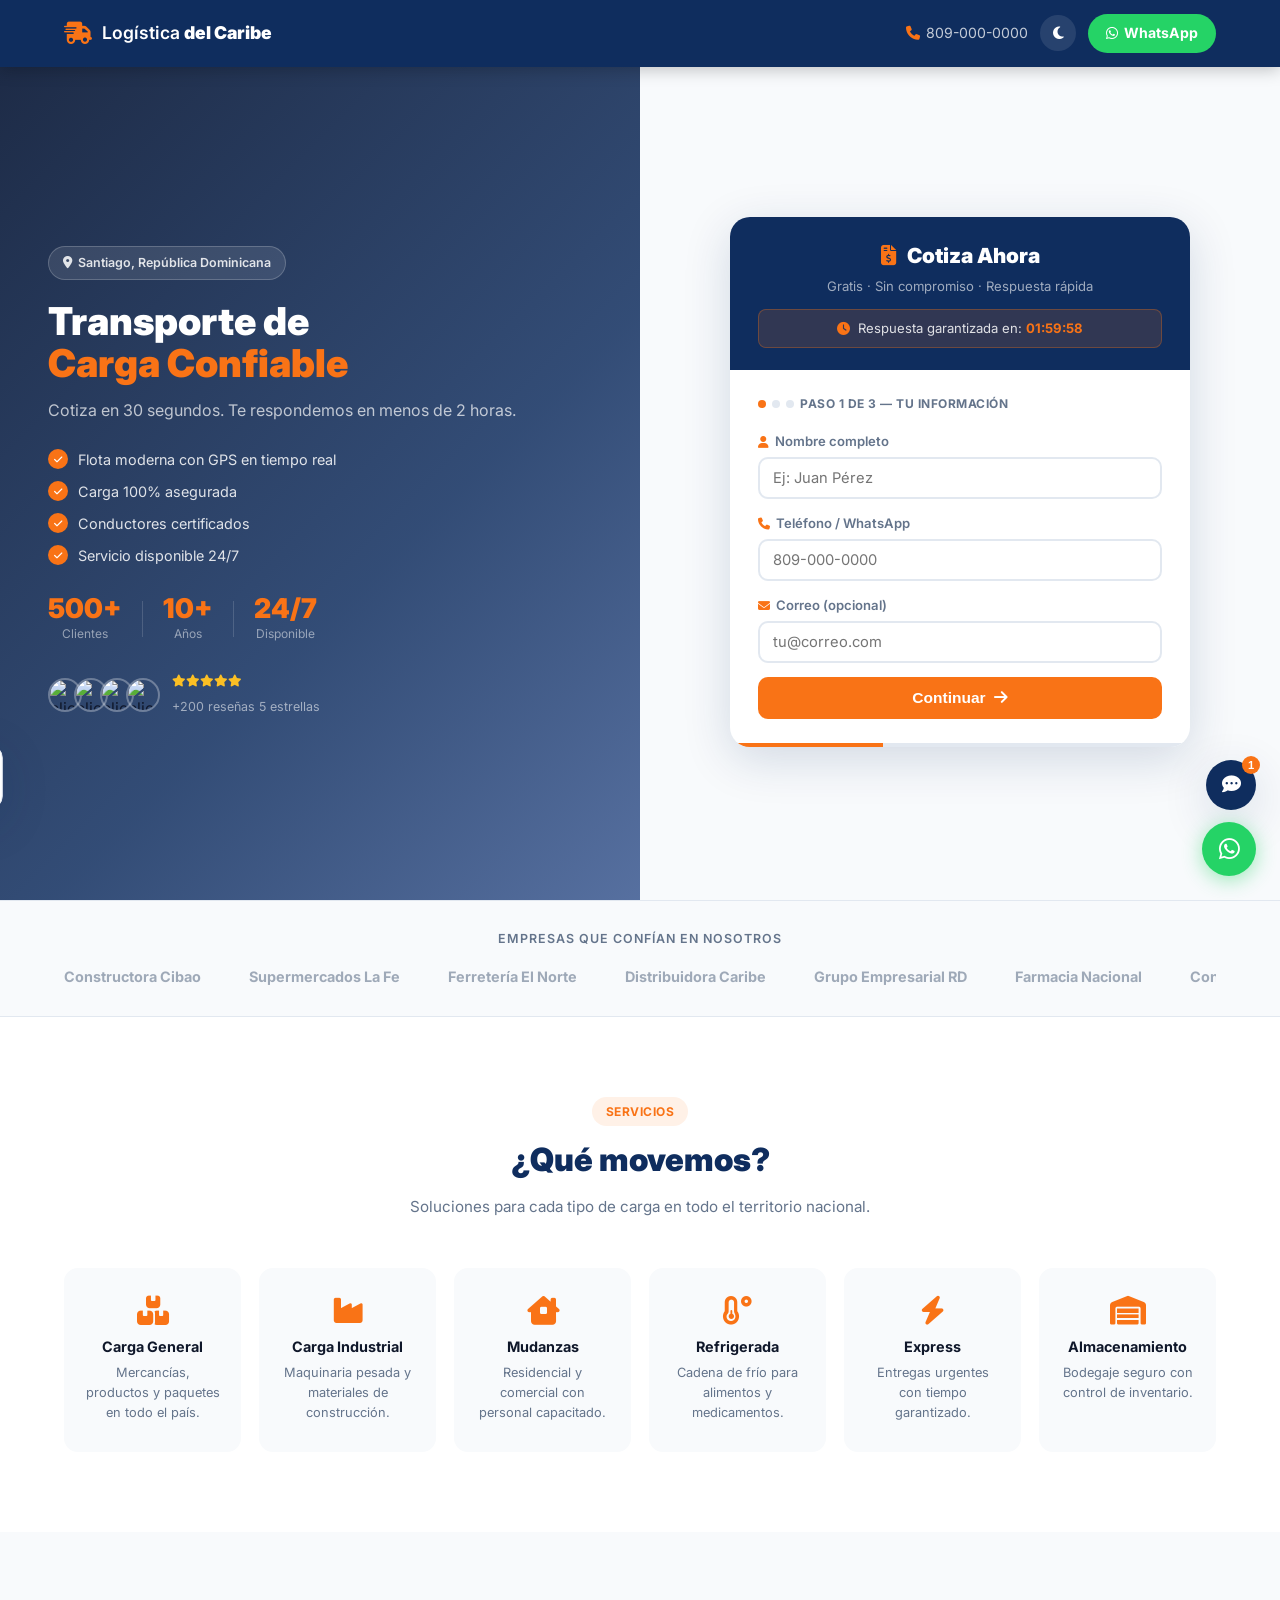
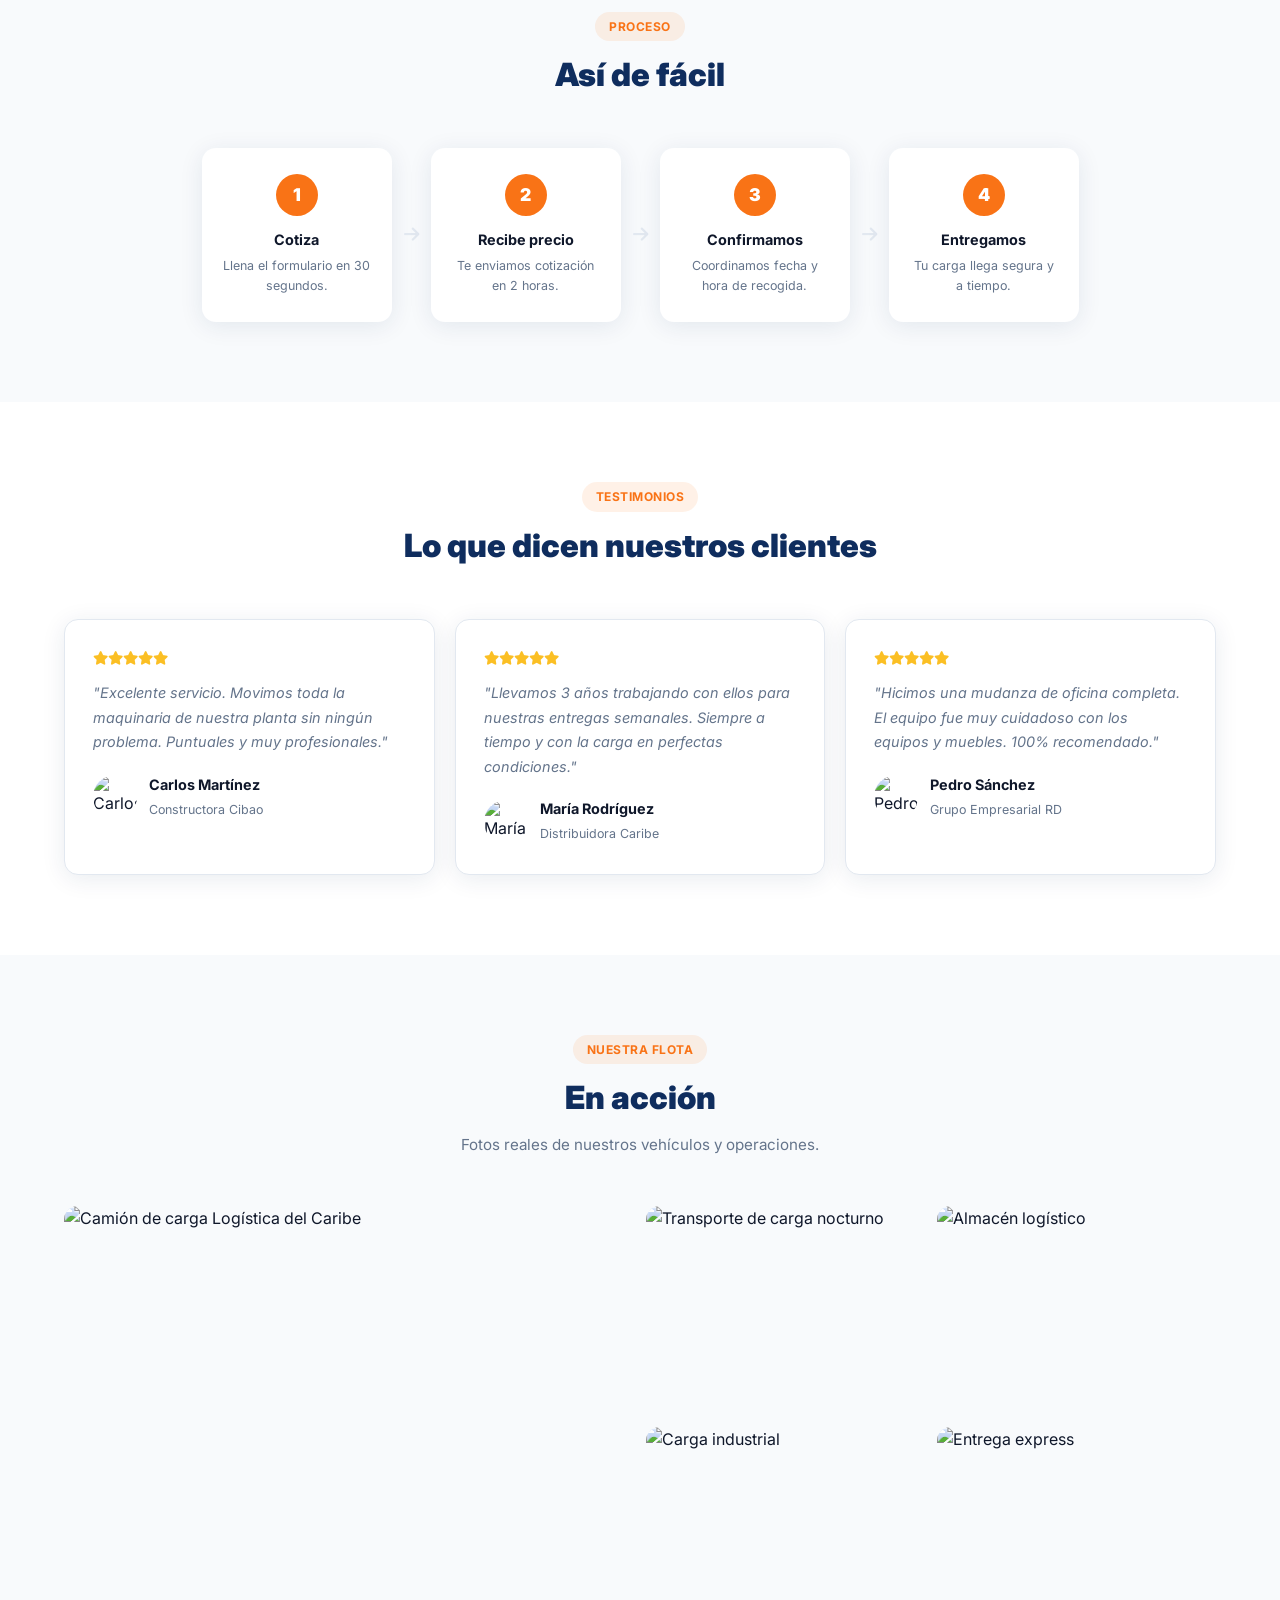
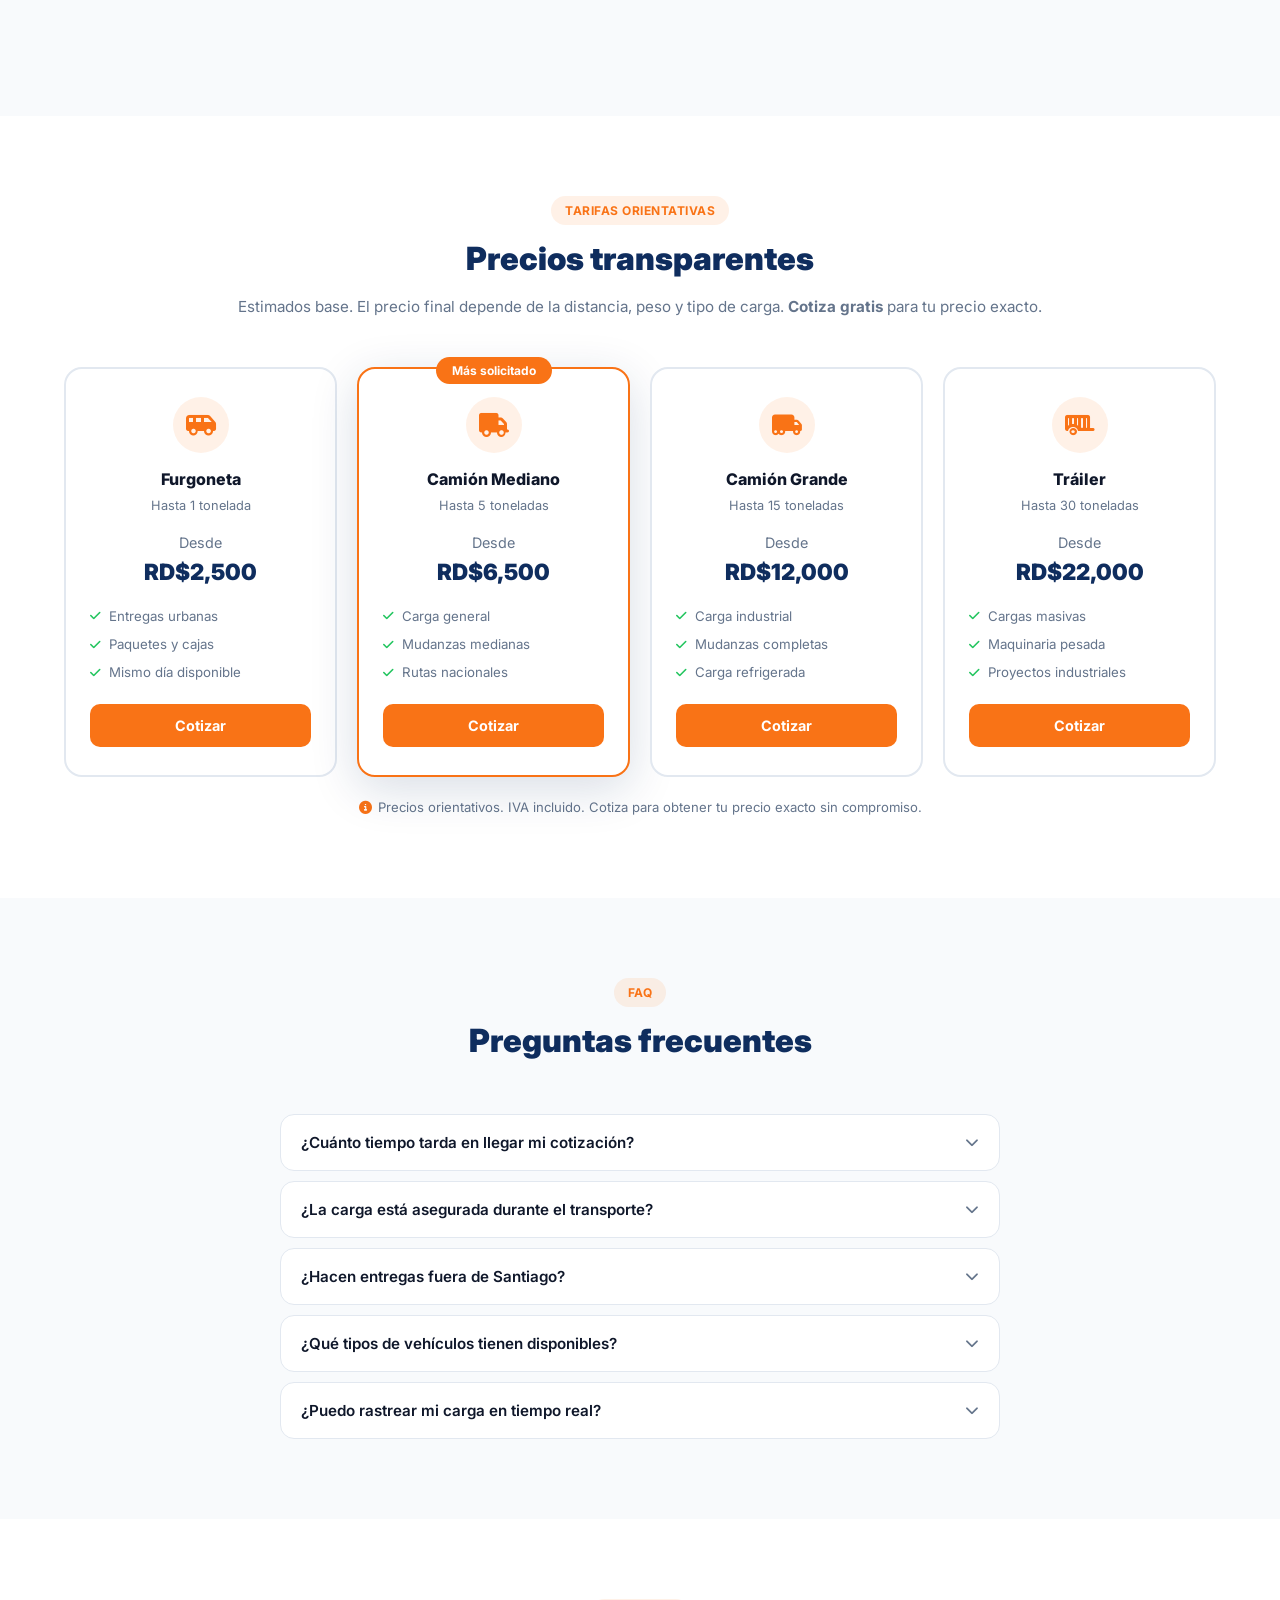
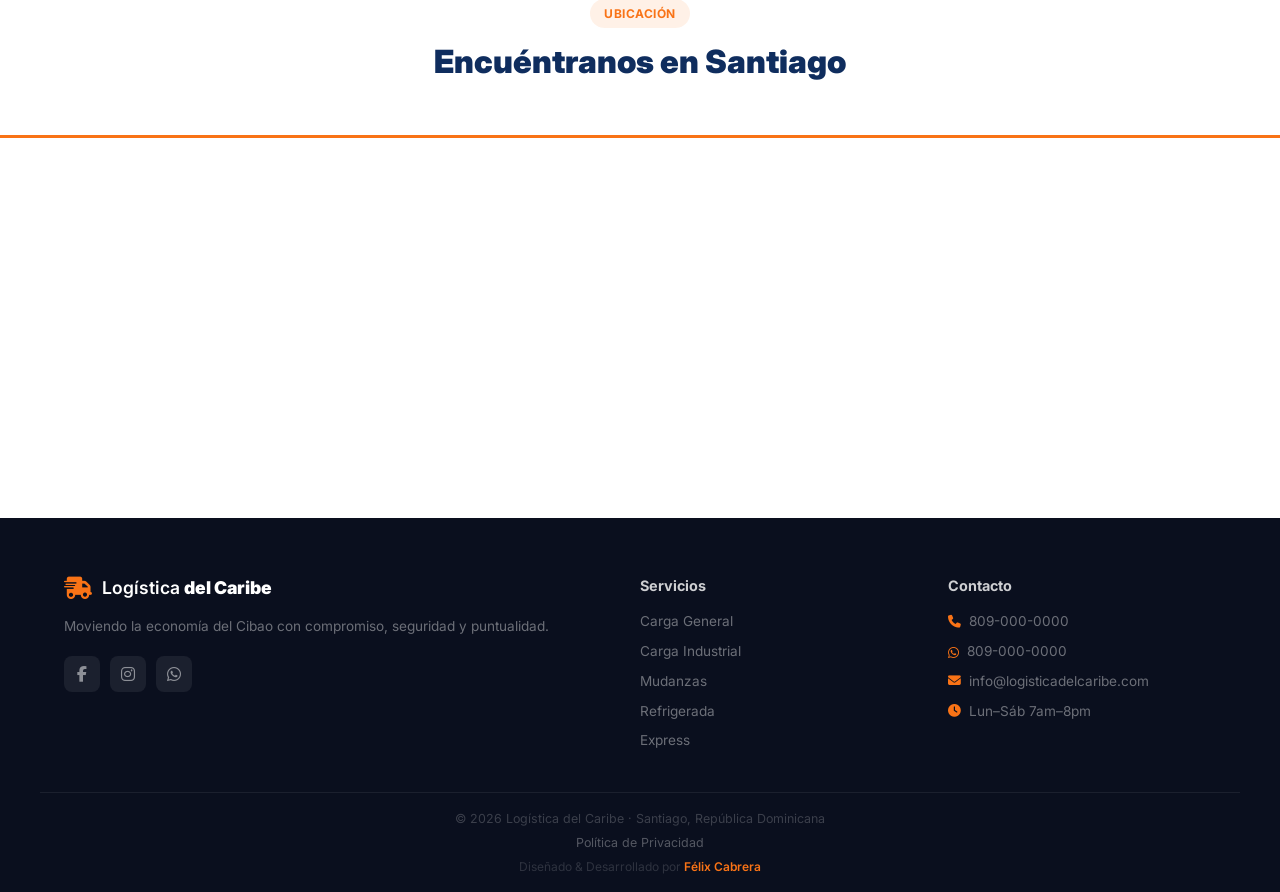
==== index.html @ 55025bd5 "Add website files" ====
<!DOCTYPE html>
<html lang="es" data-theme="light">
<head>
  <meta charset="UTF-8" />
  <meta name="viewport" content="width=device-width, initial-scale=1.0"/>
  <title>Logística del Caribe | Transporte de Carga Santiago RD</title>

  <!-- SEO META TAGS -->
  <meta name="description" content="Empresa de transporte de carga en Santiago, República Dominicana. Carga general, mudanzas, industrial y express. Cotiza gratis en 30 segundos. Respuesta en 2 horas." />
  <meta name="keywords" content="transporte de carga Santiago RD, logística República Dominicana, mudanzas Santiago, carga industrial Cibao, flete Santiago, camiones de carga RD" />
  <meta name="author" content="Logística del Caribe" />
  <meta name="robots" content="index, follow" />
  <link rel="canonical" href="https://www.logisticadelcaribe.com/" />

  <!-- OPEN GRAPH (Facebook / WhatsApp) -->
  <meta property="og:type" content="website" />
  <meta property="og:url" content="https://www.logisticadelcaribe.com/" />
  <meta property="og:title" content="Logística del Caribe | Transporte de Carga Santiago RD" />
  <meta property="og:description" content="Transporte de carga confiable en Santiago, RD. Cotiza gratis en 30 segundos. Flota moderna, carga asegurada, servicio 24/7." />
  <meta property="og:image" content="https://images.unsplash.com/photo-1601584115197-04ecc0da31d7?w=1200&q=80" />

  <!-- TWITTER CARD -->
  <meta name="twitter:card" content="summary_large_image" />
  <meta name="twitter:title" content="Logística del Caribe | Transporte de Carga Santiago RD" />
  <meta name="twitter:description" content="Transporte de carga confiable en Santiago, RD. Cotiza gratis en 30 segundos." />
  <meta name="twitter:image" content="https://images.unsplash.com/photo-1601584115197-04ecc0da31d7?w=1200&q=80" />

  <!-- SCHEMA MARKUP (Google) -->
  <script type="application/ld+json">
  {
    "@context": "https://schema.org",
    "@type": "MovingCompany",
    "name": "Logística del Caribe",
    "description": "Empresa de transporte de carga en Santiago, República Dominicana.",
    "url": "https://www.logisticadelcaribe.com",
    "telephone": "+1-809-000-0000",
    "email": "[protegido]",
    "address": {
      "@type": "PostalAddress",
      "addressLocality": "Santiago de los Caballeros",
      "addressCountry": "DO"
    },
    "openingHours": "Mo-Sa 07:00-20:00",
    "priceRange": "$$",
    "areaServed": "República Dominicana",
    "sameAs": [
      "https://www.facebook.com/logisticadelcaribe",
      "https://www.instagram.com/logisticadelcaribe"
    ]
  }
  </script>

  <link rel="icon" type="image/svg+xml" href="favicon.svg"/>
  <link rel="stylesheet" href="styles.css" />
  <link rel="preconnect" href="https://fonts.googleapis.com"/>
  <link href="https://fonts.googleapis.com/css2?family=Inter:wght@400;500;600;700;900&display=swap" rel="stylesheet"/>

  <!-- Font Awesome con SRI verificado -->
  <link
    rel="stylesheet"
    href="https://cdnjs.cloudflare.com/ajax/libs/font-awesome/6.5.1/css/all.min.css"
    integrity="sha512-DTOQO9RWCH3ppGqcWaEA1BIZOC6xxalwEsw9c2QQeAIftl+Vegovlnee1c9QX4TctnWMn13TZye+giMm8e2LwA=="
    crossorigin="anonymous"
    referrerpolicy="no-referrer"
  />

  <!-- reCAPTCHA v3: descomenta y reemplaza TU_SITE_KEY cuando tengas la clave real -->
  <!-- <script src="https://www.google.com/recaptcha/api.js?render=TU_SITE_KEY" async defer></script> -->
</head>
<body>

  <!-- PRELOADER -->
  <div class="preloader" id="preloader">
    <div class="preloader-inner">
      <div class="preloader-truck">🚛</div>
      <span>Logística <strong>del Caribe</strong></span>
      <div class="preloader-bar"><div class="preloader-fill"></div></div>
    </div>
  </div>

  <!-- NAVBAR -->
  <nav class="navbar">
    <div class="container nav-inner">
      <div class="logo">
        <i class="fas fa-truck-fast"></i>
        <span>Logística <strong>del Caribe</strong></span>
      </div>
      <div class="nav-right">
        <a href="tel:8090000000" class="nav-phone">
          <i class="fas fa-phone"></i> 809-000-0000
        </a>
        <button class="theme-toggle" id="themeToggle" aria-label="Cambiar tema">
          <i class="fas fa-moon" id="themeIcon"></i>
        </button>
        <a href="#" class="btn-wa" id="navWa" aria-label="WhatsApp">
          <i class="fab fa-whatsapp"></i> WhatsApp
        </a>
      </div>
    </div>
  </nav>

  <!-- HERO SPLIT -->
  <section class="hero-split">
    <!-- LEFT -->
    <div class="hero-left">
      <div class="hero-bg-img"></div>
      <div class="hero-overlay-dark"></div>
      <div class="hero-left-inner">
        <span class="badge-top"><i class="fas fa-map-marker-alt"></i> Santiago, República Dominicana</span>
        <h1>Transporte de<br/><span>Carga Confiable</span></h1>
        <p>Cotiza en 30 segundos. Te respondemos en menos de 2 horas.</p>
        <ul class="trust-list">
          <li><i class="fas fa-check"></i> Flota moderna con GPS en tiempo real</li>
          <li><i class="fas fa-check"></i> Carga 100% asegurada</li>
          <li><i class="fas fa-check"></i> Conductores certificados</li>
          <li><i class="fas fa-check"></i> Servicio disponible 24/7</li>
        </ul>
        <div class="hero-stats">
          <div class="stat"><strong class="counter" data-target="500">0</strong><span>Clientes</span></div>
          <div class="divider"></div>
          <div class="stat"><strong class="counter" data-target="10">0</strong><span>Años</span></div>
          <div class="divider"></div>
          <div class="stat"><strong>24/7</strong><span>Disponible</span></div>
        </div>
        <div class="reviews">
          <div class="avatars">
            <img src="https://i.pravatar.cc/40?img=11" alt="cliente"/>
            <img src="https://i.pravatar.cc/40?img=22" alt="cliente"/>
            <img src="https://i.pravatar.cc/40?img=33" alt="cliente"/>
            <img src="https://i.pravatar.cc/40?img=44" alt="cliente"/>
          </div>
          <div class="review-text">
            <div class="stars"><i class="fas fa-star"></i><i class="fas fa-star"></i><i class="fas fa-star"></i><i class="fas fa-star"></i><i class="fas fa-star"></i></div>
            <span>+200 reseñas 5 estrellas</span>
          </div>
        </div>
      </div>
    </div>

    <!-- RIGHT: FORM -->
    <div class="hero-right">
      <div class="quote-card" id="quoteCard">
        <div class="quote-header">
          <h2><i class="fas fa-file-invoice-dollar"></i> Cotiza Ahora</h2>
          <p>Gratis · Sin compromiso · Respuesta rápida</p>
          <div class="urgency-bar">
            <i class="fas fa-clock"></i>
            <span>Respuesta garantizada en: <strong id="countdown">01:59:59</strong></span>
          </div>
        </div>
        <form id="quoteForm">
          <!-- STEP 1 -->
          <div class="step active" id="step1">
            <div class="step-label"><span class="step-dot active"></span><span class="step-dot"></span><span class="step-dot"></span> Paso 1 de 3 — Tu información</div>
            <div class="form-group">
              <label><i class="fas fa-user"></i> Nombre completo</label>
              <input type="text" id="nombre" placeholder="Ej: Juan Pérez" required />
            </div>
            <div class="form-group">
              <label><i class="fas fa-phone"></i> Teléfono / WhatsApp</label>
              <input type="tel" id="telefono" placeholder="809-000-0000" required />
            </div>
            <div class="form-group">
              <label><i class="fas fa-envelope"></i> Correo (opcional)</label>
              <input type="email" id="email" placeholder="tu@correo.com" />
            </div>
            <button type="button" class="btn-next" id="btnNext1">Continuar <i class="fas fa-arrow-right"></i></button>
          </div>

          <!-- STEP 2 -->
          <div class="step" id="step2">
            <div class="step-label"><span class="step-dot done"></span><span class="step-dot active"></span><span class="step-dot"></span> Paso 2 de 3 — Tu carga</div>
            <div class="form-group">
              <label><i class="fas fa-location-dot"></i> Origen</label>
              <input type="text" id="origen" placeholder="¿Desde dónde?" required />
            </div>
            <div class="form-group">
              <label><i class="fas fa-flag-checkered"></i> Destino</label>
              <input type="text" id="destino" placeholder="¿Hacia dónde?" required />
            </div>
            <div class="form-group">
              <label><i class="fas fa-boxes-stacked"></i> Tipo de servicio</label>
              <div class="service-options">
                <label class="service-opt"><input type="radio" name="servicio" value="Carga General"/><span><i class="fas fa-box"></i> Carga General</span></label>
                <label class="service-opt"><input type="radio" name="servicio" value="Mudanza"/><span><i class="fas fa-house"></i> Mudanza</span></label>
                <label class="service-opt"><input type="radio" name="servicio" value="Carga Industrial"/><span><i class="fas fa-industry"></i> Industrial</span></label>
                <label class="service-opt"><input type="radio" name="servicio" value="Express"/><span><i class="fas fa-bolt"></i> Express</span></label>
              </div>
            </div>
            <div class="btn-row">
              <button type="button" class="btn-back" id="btnBack2"><i class="fas fa-arrow-left"></i></button>
              <button type="button" class="btn-next" id="btnNext2">Continuar <i class="fas fa-arrow-right"></i></button>
            </div>
          </div>

          <!-- STEP 3 -->
          <div class="step" id="step3">
            <div class="step-label"><span class="step-dot done"></span><span class="step-dot done"></span><span class="step-dot active"></span> Paso 3 de 3 — Detalles</div>
            <div class="form-group">
              <label><i class="fas fa-weight-hanging"></i> Peso aproximado</label>
              <select id="peso">
                <option value="">Selecciona...</option>
                <option>Menos de 500 kg</option>
                <option>500 kg – 2 toneladas</option>
                <option>2 – 10 toneladas</option>
                <option>Más de 10 toneladas</option>
              </select>
            </div>
            <div class="form-group">
              <label><i class="fas fa-calendar"></i> Fecha estimada</label>
              <input type="date" id="fecha" />
            </div>
            <div class="form-group">
              <label><i class="fas fa-comment"></i> Descripción adicional</label>
              <textarea id="descripcion" placeholder="Cuéntanos más sobre tu carga..." rows="3"></textarea>
            </div>
            <!-- HONEYPOT: campo invisible para bots -->
            <div class="hp-field" aria-hidden="true">
              <input type="text" id="hp_name" name="hp_name" tabindex="-1" autocomplete="off"/>
            </div>
            <div class="btn-row">
              <button type="button" class="btn-back" id="btnBack3"><i class="fas fa-arrow-left"></i></button>
              <button type="submit" class="btn-submit"><i class="fab fa-whatsapp"></i> Enviar por WhatsApp</button>
            </div>
          </div>
        </form>
        <div class="progress-bar"><div class="progress-fill" id="progressFill"></div></div>
      </div>

      <!-- SUCCESS -->
      <div class="success-card" id="successCard">
        <div class="success-icon"><i class="fas fa-circle-check"></i></div>
        <h2>¡Solicitud enviada!</h2>
        <p>Abrimos WhatsApp con tu cotización lista. Te respondemos en <strong>menos de 2 horas</strong>.</p>
        <a href="#" class="btn-wa-big" id="waLink" rel="noopener noreferrer"><i class="fab fa-whatsapp"></i> Abrir WhatsApp ahora</a>
        <button class="btn-reset" id="btnReset">Enviar otra cotización</button>
      </div>
    </div>
  </section>

  <!-- LOGOS CLIENTES -->
  <section class="logos-section">
    <div class="container">
      <p class="logos-label">Empresas que confían en nosotros</p>
      <div class="logos-track">
        <div class="logos-inner">
          <span>Constructora Cibao</span>
          <span>Supermercados La Fe</span>
          <span>Ferretería El Norte</span>
          <span>Distribuidora Caribe</span>
          <span>Grupo Empresarial RD</span>
          <span>Farmacia Nacional</span>
          <span>Constructora Cibao</span>
          <span>Supermercados La Fe</span>
          <span>Ferretería El Norte</span>
          <span>Distribuidora Caribe</span>
        </div>
      </div>
    </div>
  </section>

  <!-- SERVICIOS -->
  <section class="servicios reveal-section">
    <div class="container">
      <div class="sec-header">
        <span class="tag">Servicios</span>
        <h2>¿Qué movemos?</h2>
        <p>Soluciones para cada tipo de carga en todo el territorio nacional.</p>
      </div>
      <div class="serv-grid">
        <div class="serv-card reveal"><i class="fas fa-boxes-stacked"></i><h3>Carga General</h3><p>Mercancías, productos y paquetes en todo el país.</p></div>
        <div class="serv-card reveal"><i class="fas fa-industry"></i><h3>Carga Industrial</h3><p>Maquinaria pesada y materiales de construcción.</p></div>
        <div class="serv-card reveal"><i class="fas fa-house-chimney-window"></i><h3>Mudanzas</h3><p>Residencial y comercial con personal capacitado.</p></div>
        <div class="serv-card reveal"><i class="fas fa-temperature-low"></i><h3>Refrigerada</h3><p>Cadena de frío para alimentos y medicamentos.</p></div>
        <div class="serv-card reveal"><i class="fas fa-bolt"></i><h3>Express</h3><p>Entregas urgentes con tiempo garantizado.</p></div>
        <div class="serv-card reveal"><i class="fas fa-warehouse"></i><h3>Almacenamiento</h3><p>Bodegaje seguro con control de inventario.</p></div>
      </div>
    </div>
  </section>

  <!-- COMO FUNCIONA -->
  <section class="como-funciona reveal-section">
    <div class="container">
      <div class="sec-header">
        <span class="tag">Proceso</span>
        <h2>Así de fácil</h2>
      </div>
      <div class="steps-grid">
        <div class="step-item reveal"><div class="step-num">1</div><h3>Cotiza</h3><p>Llena el formulario en 30 segundos.</p></div>
        <div class="step-arrow reveal"><i class="fas fa-arrow-right"></i></div>
        <div class="step-item reveal"><div class="step-num">2</div><h3>Recibe precio</h3><p>Te enviamos cotización en 2 horas.</p></div>
        <div class="step-arrow reveal"><i class="fas fa-arrow-right"></i></div>
        <div class="step-item reveal"><div class="step-num">3</div><h3>Confirmamos</h3><p>Coordinamos fecha y hora de recogida.</p></div>
        <div class="step-arrow reveal"><i class="fas fa-arrow-right"></i></div>
        <div class="step-item reveal"><div class="step-num">4</div><h3>Entregamos</h3><p>Tu carga llega segura y a tiempo.</p></div>
      </div>
    </div>
  </section>

  <!-- TESTIMONIOS -->
  <section class="testimonios reveal-section">
    <div class="container">
      <div class="sec-header">
        <span class="tag">Testimonios</span>
        <h2>Lo que dicen nuestros clientes</h2>
      </div>
      <div class="testi-grid">
        <div class="testi-card reveal">
          <div class="testi-stars"><i class="fas fa-star"></i><i class="fas fa-star"></i><i class="fas fa-star"></i><i class="fas fa-star"></i><i class="fas fa-star"></i></div>
          <p>"Excelente servicio. Movimos toda la maquinaria de nuestra planta sin ningún problema. Puntuales y muy profesionales."</p>
          <div class="testi-author">
            <img src="https://i.pravatar.cc/48?img=51" alt="Carlos M."/>
            <div><strong>Carlos Martínez</strong><span>Constructora Cibao</span></div>
          </div>
        </div>
        <div class="testi-card reveal">
          <div class="testi-stars"><i class="fas fa-star"></i><i class="fas fa-star"></i><i class="fas fa-star"></i><i class="fas fa-star"></i><i class="fas fa-star"></i></div>
          <p>"Llevamos 3 años trabajando con ellos para nuestras entregas semanales. Siempre a tiempo y con la carga en perfectas condiciones."</p>
          <div class="testi-author">
            <img src="https://i.pravatar.cc/48?img=47" alt="María R."/>
            <div><strong>María Rodríguez</strong><span>Distribuidora Caribe</span></div>
          </div>
        </div>
        <div class="testi-card reveal">
          <div class="testi-stars"><i class="fas fa-star"></i><i class="fas fa-star"></i><i class="fas fa-star"></i><i class="fas fa-star"></i><i class="fas fa-star"></i></div>
          <p>"Hicimos una mudanza de oficina completa. El equipo fue muy cuidadoso con los equipos y muebles. 100% recomendado."</p>
          <div class="testi-author">
            <img src="https://i.pravatar.cc/48?img=60" alt="Pedro S."/>
            <div><strong>Pedro Sánchez</strong><span>Grupo Empresarial RD</span></div>
          </div>
        </div>
      </div>
    </div>
  </section>

  <!-- GALERÍA -->
  <section class="galeria reveal-section">
    <div class="container">
      <div class="sec-header">
        <span class="tag">Nuestra Flota</span>
        <h2>En acción</h2>
        <p>Fotos reales de nuestros vehículos y operaciones.</p>
      </div>
      <div class="galeria-grid">
        <div class="gal-item reveal gal-big">
          <img src="https://images.unsplash.com/photo-1601584115197-04ecc0da31d7?w=800&q=80" alt="Camión de carga Logística del Caribe" loading="lazy"/>
          <div class="gal-overlay"><span>Flota de camiones</span></div>
        </div>
        <div class="gal-item reveal">
          <img src="https://images.unsplash.com/photo-1519003722824-194d4455a60c?w=600&q=80" alt="Transporte de carga nocturno" loading="lazy"/>
          <div class="gal-overlay"><span>Servicio 24/7</span></div>
        </div>
        <div class="gal-item reveal">
          <img src="https://images.unsplash.com/photo-1586528116311-ad8dd3c8310d?w=600&q=80" alt="Almacén logístico" loading="lazy"/>
          <div class="gal-overlay"><span>Almacenamiento</span></div>
        </div>
        <div class="gal-item reveal">
          <img src="https://images.unsplash.com/photo-1553413077-190dd305871c?w=600&q=80" alt="Carga industrial" loading="lazy"/>
          <div class="gal-overlay"><span>Carga industrial</span></div>
        </div>
        <div class="gal-item reveal">
          <img src="https://images.unsplash.com/photo-1494412574643-ff11b0a5c1c3?w=600&q=80" alt="Entrega express" loading="lazy"/>
          <div class="gal-overlay"><span>Entrega express</span></div>
        </div>
      </div>
    </div>
  </section>

  <!-- PRECIOS -->
  <section class="precios reveal-section">
    <div class="container">
      <div class="sec-header">
        <span class="tag">Tarifas orientativas</span>
        <h2>Precios transparentes</h2>
        <p>Estimados base. El precio final depende de la distancia, peso y tipo de carga. <strong>Cotiza gratis</strong> para tu precio exacto.</p>
      </div>
      <div class="precios-grid">
        <div class="precio-card reveal">
          <div class="precio-icon"><i class="fas fa-van-shuttle"></i></div>
          <h3>Furgoneta</h3>
          <p class="precio-sub">Hasta 1 tonelada</p>
          <div class="precio-val">Desde <strong>RD$2,500</strong></div>
          <ul class="precio-list">
            <li><i class="fas fa-check"></i> Entregas urbanas</li>
            <li><i class="fas fa-check"></i> Paquetes y cajas</li>
            <li><i class="fas fa-check"></i> Mismo día disponible</li>
          </ul>
          <a href="#quoteCard" class="btn-precio">Cotizar</a>
        </div>
        <div class="precio-card reveal featured">
          <div class="precio-badge">Más solicitado</div>
          <div class="precio-icon"><i class="fas fa-truck"></i></div>
          <h3>Camión Mediano</h3>
          <p class="precio-sub">Hasta 5 toneladas</p>
          <div class="precio-val">Desde <strong>RD$6,500</strong></div>
          <ul class="precio-list">
            <li><i class="fas fa-check"></i> Carga general</li>
            <li><i class="fas fa-check"></i> Mudanzas medianas</li>
            <li><i class="fas fa-check"></i> Rutas nacionales</li>
          </ul>
          <a href="#quoteCard" class="btn-precio">Cotizar</a>
        </div>
        <div class="precio-card reveal">
          <div class="precio-icon"><i class="fas fa-truck-moving"></i></div>
          <h3>Camión Grande</h3>
          <p class="precio-sub">Hasta 15 toneladas</p>
          <div class="precio-val">Desde <strong>RD$12,000</strong></div>
          <ul class="precio-list">
            <li><i class="fas fa-check"></i> Carga industrial</li>
            <li><i class="fas fa-check"></i> Mudanzas completas</li>
            <li><i class="fas fa-check"></i> Carga refrigerada</li>
          </ul>
          <a href="#quoteCard" class="btn-precio">Cotizar</a>
        </div>
        <div class="precio-card reveal">
          <div class="precio-icon"><i class="fas fa-trailer"></i></div>
          <h3>Tráiler</h3>
          <p class="precio-sub">Hasta 30 toneladas</p>
          <div class="precio-val">Desde <strong>RD$22,000</strong></div>
          <ul class="precio-list">
            <li><i class="fas fa-check"></i> Cargas masivas</li>
            <li><i class="fas fa-check"></i> Maquinaria pesada</li>
            <li><i class="fas fa-check"></i> Proyectos industriales</li>
          </ul>
          <a href="#quoteCard" class="btn-precio">Cotizar</a>
        </div>
      </div>
      <p class="precios-note"><i class="fas fa-info-circle"></i> Precios orientativos. IVA incluido. Cotiza para obtener tu precio exacto sin compromiso.</p>
    </div>
  </section>

  <!-- FAQ -->
  <section class="faq reveal-section">
    <div class="container">
      <div class="sec-header">
        <span class="tag">FAQ</span>
        <h2>Preguntas frecuentes</h2>
      </div>
      <div class="faq-list">
        <div class="faq-item reveal">
          <button class="faq-q" onclick="toggleFaq(this)">
            ¿Cuánto tiempo tarda en llegar mi cotización? <i class="fas fa-chevron-down"></i>
          </button>
          <div class="faq-a">Te respondemos en menos de 2 horas durante horario laboral (7am–8pm). Si escribes por WhatsApp, la respuesta es casi inmediata.</div>
        </div>
        <div class="faq-item reveal">
          <button class="faq-q" onclick="toggleFaq(this)">
            ¿La carga está asegurada durante el transporte? <i class="fas fa-chevron-down"></i>
          </button>
          <div class="faq-a">Sí. Toda la carga que transportamos está cubierta por seguro. En caso de cualquier incidente, respondemos por el valor de tu mercancía.</div>
        </div>
        <div class="faq-item reveal">
          <button class="faq-q" onclick="toggleFaq(this)">
            ¿Hacen entregas fuera de Santiago? <i class="fas fa-chevron-down"></i>
          </button>
          <div class="faq-a">Sí, operamos en todo el territorio nacional. Santo Domingo, La Vega, Puerto Plata, San Francisco de Macorís y más destinos.</div>
        </div>
        <div class="faq-item reveal">
          <button class="faq-q" onclick="toggleFaq(this)">
            ¿Qué tipos de vehículos tienen disponibles? <i class="fas fa-chevron-down"></i>
          </button>
          <div class="faq-a">Contamos con furgonetas (hasta 1 ton), camiones medianos (hasta 5 ton), camiones grandes (hasta 15 ton) y tráileres (hasta 30 ton).</div>
        </div>
        <div class="faq-item reveal">
          <button class="faq-q" onclick="toggleFaq(this)">
            ¿Puedo rastrear mi carga en tiempo real? <i class="fas fa-chevron-down"></i>
          </button>
          <div class="faq-a">Sí. Toda nuestra flota cuenta con GPS. Te enviamos actualizaciones por WhatsApp durante el trayecto.</div>
        </div>
      </div>
    </div>
  </section>

  <!-- MAPA -->
  <section class="mapa-section">
    <div class="container">
      <div class="sec-header">
        <span class="tag">Ubicación</span>
        <h2>Encuéntranos en Santiago</h2>
      </div>
    </div>
    <div class="map-wrapper">
      <iframe
        src="https://www.google.com/maps/embed?pb=!1m18!1m12!1m3!1d120960.47!2d-70.7!3d19.45!2m3!1f0!2f0!3f0!3m2!1i1024!2i768!4f13.1!3m3!1m2!1s0x8eb1c5a2b2b2b2b3%3A0x0!2sSantiago+de+los+Caballeros!5e0!3m2!1ses!2sdo!4v1"
        width="100%" height="380" style="border:0;" allowfullscreen="" loading="lazy"
        referrerpolicy="no-referrer-when-downgrade" title="Ubicación Logística del Caribe">
      </iframe>
    </div>
  </section>

  <!-- FOOTER -->
  <footer class="footer">
    <div class="container footer-inner">
      <div class="footer-brand">
        <div class="logo"><i class="fas fa-truck-fast"></i><span>Logística <strong>del Caribe</strong></span></div>
        <p>Moviendo la economía del Cibao con compromiso, seguridad y puntualidad.</p>
        <div class="social-links">
          <a href="#" aria-label="Facebook"><i class="fab fa-facebook-f"></i></a>
          <a href="#" aria-label="Instagram"><i class="fab fa-instagram"></i></a>
          <a href="#" aria-label="WhatsApp" id="footerWa"><i class="fab fa-whatsapp"></i></a>
        </div>
      </div>
      <div class="footer-col">
        <h4>Servicios</h4>
        <ul>
          <li>Carga General</li><li>Carga Industrial</li>
          <li>Mudanzas</li><li>Refrigerada</li><li>Express</li>
        </ul>
      </div>
      <div class="footer-col">
        <h4>Contacto</h4>
        <ul>
          <li><i class="fas fa-phone"></i> 809-000-0000</li>
          <li><i class="fab fa-whatsapp"></i> 809-000-0000</li>
          <li><i class="fas fa-envelope"></i> <span id="footerEmail"></span></li>
          <li><i class="fas fa-clock"></i> Lun–Sáb 7am–8pm</li>
        </ul>
      </div>
    </div>
    <div class="footer-bottom">
      <p>© 2026 Logística del Caribe · Santiago, República Dominicana</p>
      <p><a href="privacidad.html" style="color:rgba(255,255,255,0.3);font-size:0.78rem;">Política de Privacidad</a></p>
      <p class="credits">Diseñado & Desarrollado por <a href="#" rel="noopener noreferrer" target="_blank">Félix Cabrera</a></p>
    </div>
  </footer>

  <!-- WA FLOAT -->
  <a href="#" class="wa-float" id="waFloat" aria-label="WhatsApp">
    <i class="fab fa-whatsapp"></i>
    <span class="wa-tooltip">¡Escríbenos!</span>
  </a>

  <!-- CHAT WIDGET -->
  <div class="chat-widget" id="chatWidget">
    <button class="chat-toggle" id="chatToggle">
      <i class="fas fa-comment-dots"></i>
      <span class="chat-badge">1</span>
    </button>
    <div class="chat-box" id="chatBox">
      <div class="chat-header">
        <div class="chat-avatar"><i class="fas fa-headset"></i></div>
        <div>
          <strong>Soporte Logística del Caribe</strong>
          <span><i class="fas fa-circle"></i> En línea ahora</span>
        </div>
        <button class="chat-close"><i class="fas fa-times"></i></button>
      </div>
      <div class="chat-messages">
        <div class="chat-msg">
          <p>👋 ¡Hola! ¿En qué podemos ayudarte hoy?</p>
          <span>Ahora mismo</span>
        </div>
      </div>
      <div class="chat-options">
        <a href="#" class="chat-opt-cotizar">💬 Quiero cotizar</a>
        <a href="#" class="chat-opt-estado">📦 Estado de mi carga</a>
        <a href="#" class="chat-opt-pregunta">❓ Tengo una pregunta</a>
      </div>
    </div>
  </div>

  <!-- POPUP DE SALIDA -->
  <div class="exit-overlay" id="exitOverlay">
    <div class="exit-popup">
      <button class="exit-close" id="btnCloseExit"><i class="fas fa-times"></i></button>
      <div class="exit-icon"><i class="fas fa-tag"></i></div>
      <h2>¡Espera! Antes de irte...</h2>
      <p>Cotiza <strong>ahora mismo</strong> y obtén <span class="exit-highlight">10% de descuento</span> en tu primer servicio.</p>
      <a href="#quoteCard" class="btn-exit-cta" id="btnExitCta">
        <i class="fas fa-file-invoice-dollar"></i> Quiero mi descuento
      </a>
      <button class="exit-skip" id="btnSkipExit">No gracias, me voy sin el descuento</button>
    </div>
  </div>

  <!-- NOTIFICACIONES SOCIALES -->
  <div class="social-notif" id="socialNotif">
    <img src="" id="notifAvatar" alt="cliente"/>
    <div class="notif-text">
      <strong id="notifName"></strong>
      <span id="notifMsg"></span>
      <small id="notifTime"></small>
    </div>
  </div>

  <!-- STICKY BAR MÓVIL -->
  <div class="sticky-bar" id="stickyBar">
    <a href="tel:8090000000" class="sticky-btn sticky-call">
      <i class="fas fa-phone"></i> Llamar
    </a>
    <a href="#quoteCard" class="sticky-btn sticky-quote" id="stickyQuote">
      <i class="fas fa-file-invoice-dollar"></i> Cotizar Ahora
    </a>
    <a href="#" class="sticky-btn sticky-wa" id="stickyWa">
      <i class="fab fa-whatsapp"></i> WhatsApp
    </a>
  </div>

  <!-- BACK TO TOP -->
  <button class="back-top" id="backTop" aria-label="Volver arriba">
    <i class="fas fa-arrow-up"></i>
  </button>

  <script src="script.js"></script>
</body>
</html>
---- styles.css ----
/* ===== BASE ===== */
*, *::before, *::after { box-sizing: border-box; margin: 0; padding: 0; }

:root {
  --orange: #F97316;
  --orange-dark: #EA580C;
  --blue: #0F2D5E;
  --blue-mid: #1E4080;
  --white: #ffffff;
  --bg: #ffffff;
  --bg-alt: #F8FAFC;
  --card-bg: #ffffff;
  --text: #0F172A;
  --text-muted: #64748B;
  --border: #E2E8F0;
  --r: 14px;
  --shadow: 0 4px 24px rgba(15,45,94,0.09);
  --shadow-lg: 0 12px 48px rgba(15,45,94,0.16);
}

[data-theme="dark"] {
  --bg: #0D1117;
  --bg-alt: #161B22;
  --card-bg: #1C2333;
  --text: #E6EDF3;
  --text-muted: #8B949E;
  --border: #30363D;
  --shadow: 0 4px 24px rgba(0,0,0,0.3);
  --shadow-lg: 0 12px 48px rgba(0,0,0,0.4);
}

html { scroll-behavior: smooth; }
body { font-family: 'Inter', sans-serif; color: var(--text); background: var(--bg); line-height: 1.6; transition: background 0.3s, color 0.3s; }
a { text-decoration: none; color: inherit; }
ul { list-style: none; }
.container { max-width: 1200px; margin: 0 auto; padding: 0 24px; }

/* ===== NAVBAR ===== */
.navbar {
  position: fixed; top: 0; left: 0; right: 0; z-index: 200;
  background: var(--blue);
  padding: 14px 0;
  box-shadow: 0 2px 16px rgba(0,0,0,0.25);
}
.nav-inner { display: flex; align-items: center; justify-content: space-between; }
.logo { display: flex; align-items: center; gap: 10px; color: white; font-size: 1.1rem; font-weight: 600; }
.logo i { color: var(--orange); font-size: 1.4rem; }
.logo strong { font-weight: 900; }
.nav-right { display: flex; align-items: center; gap: 12px; }
.nav-phone { color: rgba(255,255,255,0.75); font-size: 0.88rem; display: flex; align-items: center; gap: 6px; transition: color 0.2s; }
.nav-phone:hover { color: white; }
.nav-phone i { color: var(--orange); }

.theme-toggle {
  background: rgba(255,255,255,0.1); border: none; color: white;
  width: 36px; height: 36px; border-radius: 50%;
  cursor: pointer; display: flex; align-items: center; justify-content: center;
  font-size: 0.9rem; transition: background 0.2s;
}
.theme-toggle:hover { background: rgba(255,255,255,0.2); }

.btn-wa {
  display: flex; align-items: center; gap: 6px;
  background: #25D366; color: white;
  padding: 8px 18px; border-radius: 999px;
  font-weight: 700; font-size: 0.88rem;
  transition: background 0.2s, transform 0.2s;
}
.btn-wa:hover { background: #1ebe5d; transform: translateY(-1px); }

/* ===== HERO SPLIT ===== */
.hero-split {
  display: grid; grid-template-columns: 1fr 1fr;
  min-height: 100vh; padding-top: 64px;
}

.hero-left {
  position: relative; display: flex; align-items: center;
  overflow: hidden; min-height: 600px;
}
.hero-bg-img {
  position: absolute; inset: 0;
  background: url('https://images.unsplash.com/photo-1601584115197-04ecc0da31d7?w=1200&q=80') center/cover no-repeat;
}
.hero-overlay-dark {
  position: absolute; inset: 0;
  background: linear-gradient(135deg, rgba(10,25,55,0.92) 0%, rgba(15,45,94,0.85) 60%, rgba(30,64,128,0.75) 100%);
}
.hero-left-inner {
  position: relative; z-index: 1;
  padding: 60px 52px 60px 48px;
}

.badge-top {
  display: inline-flex; align-items: center; gap: 6px;
  background: rgba(255,255,255,0.1); color: rgba(255,255,255,0.85);
  padding: 6px 14px; border-radius: 999px;
  font-size: 0.78rem; font-weight: 600;
  border: 1px solid rgba(255,255,255,0.2); margin-bottom: 20px;
}
.hero-left-inner h1 {
  font-size: clamp(2rem, 3vw, 3rem); font-weight: 900;
  color: white; line-height: 1.1; margin-bottom: 14px;
}
.hero-left-inner h1 span { color: var(--orange); }
.hero-left-inner > p { color: rgba(255,255,255,0.7); font-size: 1rem; margin-bottom: 24px; }

.trust-list { margin-bottom: 28px; display: flex; flex-direction: column; gap: 9px; }
.trust-list li { display: flex; align-items: center; gap: 10px; color: rgba(255,255,255,0.85); font-size: 0.9rem; }
.trust-list i {
  width: 20px; height: 20px; background: var(--orange); border-radius: 50%;
  display: flex; align-items: center; justify-content: center;
  font-size: 0.6rem; color: white; flex-shrink: 0;
}

.hero-stats { display: flex; align-items: center; gap: 20px; margin-bottom: 28px; }
.stat { text-align: center; }
.stat strong { display: block; font-size: 1.7rem; font-weight: 900; color: var(--orange); line-height: 1; }
.stat span { font-size: 0.75rem; color: rgba(255,255,255,0.5); margin-top: 2px; display: block; }
.divider { width: 1px; height: 36px; background: rgba(255,255,255,0.15); }

.reviews { display: flex; align-items: center; gap: 12px; }
.avatars { display: flex; }
.avatars img { width: 34px; height: 34px; border-radius: 50%; border: 2px solid rgba(255,255,255,0.3); margin-left: -8px; object-fit: cover; }
.avatars img:first-child { margin-left: 0; }
.review-text .stars { color: #FBBF24; font-size: 0.75rem; margin-bottom: 2px; }
.review-text span { font-size: 0.78rem; color: rgba(255,255,255,0.55); }

/* RIGHT */
.hero-right {
  background: var(--bg-alt);
  display: flex; align-items: center; justify-content: center;
  padding: 40px 40px;
}

/* QUOTE CARD */
.quote-card {
  background: var(--card-bg); border-radius: 20px;
  box-shadow: var(--shadow-lg); width: 100%; max-width: 460px; overflow: hidden;
}
.quote-header { background: var(--blue); padding: 22px 28px; text-align: center; }
.quote-header h2 { color: white; font-size: 1.3rem; font-weight: 900; margin-bottom: 4px; }
.quote-header h2 i { color: var(--orange); margin-right: 6px; }
.quote-header > p { color: rgba(255,255,255,0.6); font-size: 0.82rem; margin-bottom: 12px; }

.urgency-bar {
  display: flex; align-items: center; justify-content: center; gap: 8px;
  background: rgba(249,115,22,0.15); border: 1px solid rgba(249,115,22,0.3);
  border-radius: 8px; padding: 8px 14px;
  color: rgba(255,255,255,0.85); font-size: 0.82rem;
}
.urgency-bar i { color: var(--orange); }
.urgency-bar strong { color: var(--orange); font-weight: 700; }

/* STEPS */
.step { display: none; padding: 24px 28px; }
.step.active { display: block; }
.step-label {
  display: flex; align-items: center; gap: 6px;
  font-size: 0.75rem; font-weight: 700; color: var(--text-muted);
  text-transform: uppercase; letter-spacing: 0.5px; margin-bottom: 18px;
}
.step-dot {
  width: 8px; height: 8px; border-radius: 50%;
  background: var(--border); display: inline-block;
}
.step-dot.active { background: var(--orange); }
.step-dot.done { background: #22C55E; }

.form-group { margin-bottom: 14px; }
.form-group label { display: flex; align-items: center; gap: 6px; font-size: 0.82rem; font-weight: 600; color: var(--text-muted); margin-bottom: 5px; }
.form-group label i { color: var(--orange); font-size: 0.75rem; }
.form-group input, .form-group select, .form-group textarea {
  width: 100%; padding: 10px 13px;
  border: 2px solid var(--border); border-radius: 10px;
  font-size: 0.92rem; font-family: inherit;
  color: var(--text); background: var(--bg);
  transition: border-color 0.2s;
}
.form-group input:focus, .form-group select:focus, .form-group textarea:focus { outline: none; border-color: var(--orange); }
.form-group textarea { resize: vertical; }

.service-options { display: grid; grid-template-columns: 1fr 1fr; gap: 7px; }
.service-opt { cursor: pointer; }
.service-opt input { display: none; }
.service-opt span {
  display: flex; align-items: center; gap: 7px;
  padding: 9px 12px; border: 2px solid var(--border); border-radius: 10px;
  font-size: 0.84rem; font-weight: 600; color: var(--text-muted);
  transition: all 0.2s; cursor: pointer;
}
.service-opt span i { font-size: 0.85rem; }
.service-opt input:checked + span { border-color: var(--orange); background: rgba(249,115,22,0.07); color: var(--orange); }
.service-opt span:hover { border-color: var(--orange); }

.btn-next, .btn-submit {
  width: 100%; padding: 12px;
  background: var(--orange); color: white;
  border: none; border-radius: 10px;
  font-size: 0.97rem; font-weight: 700; cursor: pointer;
  display: flex; align-items: center; justify-content: center; gap: 8px;
  transition: background 0.2s, transform 0.15s;
}
.btn-next:hover, .btn-submit:hover { background: var(--orange-dark); transform: translateY(-1px); }
.btn-submit { background: #25D366; }
.btn-submit:hover { background: #1ebe5d; }

.btn-row { display: flex; gap: 8px; }
.btn-back {
  padding: 12px 16px; background: var(--bg-alt); color: var(--text-muted);
  border: 2px solid var(--border); border-radius: 10px;
  font-size: 0.9rem; cursor: pointer; display: flex; align-items: center; gap: 6px;
  transition: all 0.2s; flex-shrink: 0;
}
.btn-back:hover { border-color: var(--orange); color: var(--orange); }
.btn-row .btn-next, .btn-row .btn-submit { flex: 1; }

.progress-bar { height: 4px; background: var(--border); }
.progress-fill { height: 100%; background: var(--orange); transition: width 0.4s ease; width: 33%; }

/* SUCCESS */
.success-card {
  display: none; background: var(--card-bg); border-radius: 20px;
  box-shadow: var(--shadow-lg); padding: 44px 32px;
  text-align: center; width: 100%; max-width: 460px;
}
.success-card.show { display: block; }
.success-icon { font-size: 3.5rem; color: #22C55E; margin-bottom: 14px; }
.success-card h2 { font-size: 1.4rem; font-weight: 900; color: var(--blue); margin-bottom: 8px; }
.success-card p { color: var(--text-muted); margin-bottom: 20px; font-size: 0.95rem; }
.btn-wa-big {
  display: flex; align-items: center; justify-content: center; gap: 8px;
  background: #25D366; color: white; padding: 13px 24px;
  border-radius: 12px; font-weight: 700; font-size: 1rem;
  margin-bottom: 10px; transition: background 0.2s;
}
.btn-wa-big:hover { background: #1ebe5d; }
.btn-reset { background: none; border: none; color: var(--text-muted); font-size: 0.85rem; cursor: pointer; text-decoration: underline; font-family: inherit; }

/* ===== LOGOS ===== */
.logos-section { padding: 28px 0; background: var(--bg-alt); border-top: 1px solid var(--border); border-bottom: 1px solid var(--border); overflow: hidden; }
.logos-label { text-align: center; font-size: 0.78rem; font-weight: 600; color: var(--text-muted); text-transform: uppercase; letter-spacing: 1px; margin-bottom: 16px; }
.logos-track { overflow: hidden; }
.logos-inner {
  display: flex; gap: 48px; align-items: center;
  animation: scrollLogos 20s linear infinite; width: max-content;
}
.logos-inner span { font-weight: 700; color: var(--text-muted); font-size: 0.9rem; white-space: nowrap; opacity: 0.6; }
@keyframes scrollLogos { from { transform: translateX(0); } to { transform: translateX(-50%); } }

/* ===== SECTIONS ===== */
.servicios, .como-funciona, .testimonios, .faq { padding: 80px 0; }
.servicios { background: var(--bg); }
.como-funciona { background: var(--bg-alt); }
.testimonios { background: var(--bg); }
.faq { background: var(--bg-alt); }

.sec-header { text-align: center; margin-bottom: 48px; }
.sec-header h2 { font-size: clamp(1.6rem, 2.5vw, 2.2rem); font-weight: 900; color: var(--blue); margin-top: 8px; margin-bottom: 10px; }
[data-theme="dark"] .sec-header h2 { color: var(--text); }
.sec-header p { color: var(--text-muted); font-size: 0.95rem; }
.tag {
  display: inline-block; background: rgba(249,115,22,0.1); color: var(--orange);
  padding: 5px 14px; border-radius: 999px; font-size: 0.75rem;
  font-weight: 700; text-transform: uppercase; letter-spacing: 0.5px;
}

/* SERVICIOS */
.serv-grid { display: grid; grid-template-columns: repeat(auto-fit, minmax(175px, 1fr)); gap: 18px; }
.serv-card {
  background: var(--bg-alt); border-radius: var(--r); padding: 26px 18px;
  text-align: center; border: 2px solid transparent; transition: all 0.25s; cursor: default;
}
.serv-card:hover { border-color: var(--orange); background: var(--card-bg); transform: translateY(-4px); box-shadow: var(--shadow); }
.serv-card i { font-size: 1.8rem; color: var(--orange); margin-bottom: 10px; display: block; }
.serv-card h3 { font-size: 0.9rem; font-weight: 700; color: var(--text); margin-bottom: 5px; }
.serv-card p { font-size: 0.8rem; color: var(--text-muted); }

/* COMO FUNCIONA */
.steps-grid { display: flex; align-items: center; justify-content: center; gap: 12px; flex-wrap: wrap; }
.step-item {
  background: var(--card-bg); border-radius: var(--r); padding: 26px 20px;
  text-align: center; box-shadow: var(--shadow); flex: 1; min-width: 150px; max-width: 190px;
}
.step-num {
  width: 42px; height: 42px; background: var(--orange); color: white;
  border-radius: 50%; font-size: 1.1rem; font-weight: 900;
  display: flex; align-items: center; justify-content: center; margin: 0 auto 12px;
}
.step-item h3 { font-size: 0.9rem; font-weight: 700; color: var(--text); margin-bottom: 5px; }
.step-item p { font-size: 0.78rem; color: var(--text-muted); }
.step-arrow { color: var(--border); font-size: 1.1rem; flex-shrink: 0; }

/* TESTIMONIOS */
.testi-grid { display: grid; grid-template-columns: repeat(auto-fit, minmax(280px, 1fr)); gap: 20px; }
.testi-card {
  background: var(--card-bg); border-radius: var(--r); padding: 28px;
  box-shadow: var(--shadow); border: 1px solid var(--border);
  transition: transform 0.25s, box-shadow 0.25s;
}
.testi-card:hover { transform: translateY(-4px); box-shadow: var(--shadow-lg); }
.testi-stars { color: #FBBF24; font-size: 0.85rem; margin-bottom: 12px; }
.testi-card > p { color: var(--text-muted); font-size: 0.9rem; line-height: 1.7; margin-bottom: 18px; font-style: italic; }
.testi-author { display: flex; align-items: center; gap: 12px; }
.testi-author img { width: 44px; height: 44px; border-radius: 50%; object-fit: cover; }
.testi-author strong { display: block; font-size: 0.9rem; font-weight: 700; color: var(--text); }
.testi-author span { font-size: 0.78rem; color: var(--text-muted); }

/* FAQ */
.faq-list { max-width: 720px; margin: 0 auto; display: flex; flex-direction: column; gap: 10px; }
.faq-item { background: var(--card-bg); border-radius: var(--r); border: 1px solid var(--border); overflow: hidden; }
.faq-q {
  width: 100%; padding: 18px 20px; background: none; border: none;
  text-align: left; font-family: inherit; font-size: 0.95rem; font-weight: 600;
  color: var(--text); cursor: pointer; display: flex; justify-content: space-between; align-items: center; gap: 12px;
  transition: color 0.2s;
}
.faq-q:hover { color: var(--orange); }
.faq-q i { color: var(--text-muted); transition: transform 0.3s; flex-shrink: 0; font-size: 0.85rem; }
.faq-q.open i { transform: rotate(180deg); color: var(--orange); }
.faq-a {
  max-height: 0; overflow: hidden; transition: max-height 0.35s ease, padding 0.3s;
  color: var(--text-muted); font-size: 0.9rem; line-height: 1.7;
  padding: 0 20px;
}
.faq-a.open { max-height: 200px; padding: 0 20px 18px; }

/* MAPA */
.mapa-section { padding: 80px 0 0; background: var(--bg); }
.map-wrapper { margin-top: 32px; border-top: 3px solid var(--orange); }
.map-wrapper iframe { display: block; filter: grayscale(20%); }

/* FOOTER */
.footer { background: #0A0F1E; color: white; padding: 56px 0 0; }
.footer-inner { display: grid; grid-template-columns: 2fr 1fr 1fr; gap: 40px; padding-bottom: 40px; border-bottom: 1px solid rgba(255,255,255,0.07); }
.footer-brand .logo { color: white; margin-bottom: 12px; }
.footer-brand p { color: rgba(255,255,255,0.4); font-size: 0.85rem; line-height: 1.7; margin-bottom: 18px; }
.social-links { display: flex; gap: 10px; }
.social-links a {
  width: 36px; height: 36px; background: rgba(255,255,255,0.07); border-radius: 8px;
  display: flex; align-items: center; justify-content: center;
  color: rgba(255,255,255,0.5); transition: all 0.2s;
}
.social-links a:hover { background: var(--orange); color: white; }
.footer-col h4 { font-weight: 700; font-size: 0.9rem; margin-bottom: 14px; color: rgba(255,255,255,0.8); }
.footer-col ul { display: flex; flex-direction: column; gap: 8px; }
.footer-col li { color: rgba(255,255,255,0.4); font-size: 0.85rem; display: flex; align-items: center; gap: 8px; }
.footer-col li i { color: var(--orange); font-size: 0.8rem; }
.footer-bottom { text-align: center; padding: 16px 0; color: rgba(255,255,255,0.2); font-size: 0.78rem; display: flex; flex-direction: column; gap: 4px; }
.credits { font-size: 0.75rem; color: rgba(255,255,255,0.15); }
.credits a { color: var(--orange); font-weight: 600; transition: opacity 0.2s; }
.credits a:hover { opacity: 0.8; }

/* WA FLOAT */
.wa-float {
  position: fixed; bottom: 24px; right: 24px;
  width: 54px; height: 54px; background: #25D366; color: white;
  border-radius: 50%; font-size: 1.5rem;
  display: flex; align-items: center; justify-content: center;
  box-shadow: 0 4px 20px rgba(37,211,102,0.45); z-index: 500;
  animation: waPulse 2.5s infinite; transition: transform 0.2s;
}
.wa-float:hover { transform: scale(1.1); }
.wa-float:hover .wa-tooltip { opacity: 1; transform: translateX(0); }
.wa-tooltip {
  position: absolute; right: 64px; background: #0A0F1E; color: white;
  padding: 6px 12px; border-radius: 8px; font-size: 0.8rem; font-weight: 600;
  white-space: nowrap; opacity: 0; transform: translateX(8px); transition: all 0.2s; pointer-events: none;
}
.wa-tooltip::after {
  content: ''; position: absolute; right: -6px; top: 50%; transform: translateY(-50%);
  border: 6px solid transparent; border-right: none; border-left-color: #0A0F1E;
}
@keyframes waPulse {
  0%,100% { box-shadow: 0 4px 20px rgba(37,211,102,0.45); }
  50% { box-shadow: 0 4px 32px rgba(37,211,102,0.7); }
}

/* CHAT WIDGET */
.chat-widget { position: fixed; bottom: 90px; right: 24px; z-index: 499; }
.chat-toggle {
  width: 50px; height: 50px; background: var(--blue); color: white;
  border: none; border-radius: 50%; font-size: 1.2rem; cursor: pointer;
  display: flex; align-items: center; justify-content: center;
  box-shadow: var(--shadow-lg); transition: transform 0.2s; position: relative;
}
.chat-toggle:hover { transform: scale(1.08); }
.chat-badge {
  position: absolute; top: -4px; right: -4px;
  width: 18px; height: 18px; background: var(--orange); color: white;
  border-radius: 50%; font-size: 0.7rem; font-weight: 700;
  display: flex; align-items: center; justify-content: center;
}
.chat-box {
  display: none; position: absolute; bottom: 60px; right: 0;
  width: 300px; background: var(--card-bg); border-radius: 16px;
  box-shadow: var(--shadow-lg); overflow: hidden; border: 1px solid var(--border);
}
.chat-box.open { display: block; animation: slideUp 0.25s ease; }
@keyframes slideUp { from { opacity: 0; transform: translateY(12px); } to { opacity: 1; transform: translateY(0); } }
.chat-header {
  background: var(--blue); padding: 14px 16px;
  display: flex; align-items: center; gap: 10px;
}
.chat-avatar {
  width: 36px; height: 36px; background: var(--orange); border-radius: 50%;
  display: flex; align-items: center; justify-content: center; color: white; font-size: 0.9rem; flex-shrink: 0;
}
.chat-header strong { display: block; color: white; font-size: 0.85rem; }
.chat-header span { color: rgba(255,255,255,0.6); font-size: 0.75rem; display: flex; align-items: center; gap: 4px; }
.chat-header span i { color: #22C55E; font-size: 0.5rem; }
.chat-close { margin-left: auto; background: none; border: none; color: rgba(255,255,255,0.5); cursor: pointer; font-size: 0.9rem; }
.chat-messages { padding: 16px; }
.chat-msg p { background: var(--bg-alt); padding: 10px 14px; border-radius: 12px 12px 12px 0; font-size: 0.88rem; color: var(--text); margin-bottom: 4px; }
.chat-msg span { font-size: 0.72rem; color: var(--text-muted); }
.chat-options { padding: 0 12px 12px; display: flex; flex-direction: column; gap: 6px; }
.chat-options a {
  display: block; padding: 9px 14px; background: var(--bg-alt);
  border-radius: 10px; font-size: 0.85rem; font-weight: 600; color: var(--text);
  border: 1px solid var(--border); transition: all 0.2s;
}
.chat-options a:hover { border-color: var(--orange); color: var(--orange); background: rgba(249,115,22,0.05); }

/* ===== REVEAL ANIMATIONS ===== */
.reveal {
  opacity: 0; transform: translateY(28px);
  transition: opacity 0.55s ease, transform 0.55s ease;
}
.reveal.visible { opacity: 1; transform: translateY(0); }

/* ===== RESPONSIVE ===== */
@media (max-width: 900px) {
  .hero-split { grid-template-columns: 1fr; min-height: auto; }
  .hero-left { min-height: 500px; }
  .hero-left-inner { padding: 80px 24px 40px; }
  .hero-right { padding: 32px 20px 48px; }
  .quote-card, .success-card { max-width: 100%; }
  .step-arrow { display: none; }
  .footer-inner { grid-template-columns: 1fr 1fr; }
}
@media (max-width: 600px) {
  .nav-phone { display: none; }
  .serv-grid { grid-template-columns: 1fr 1fr; }
  .footer-inner { grid-template-columns: 1fr; gap: 28px; }
  .chat-box { width: 270px; }
}

/* ===== GALERÍA ===== */
.galeria { padding: 80px 0; background: var(--bg-alt); }
.galeria-grid {
  display: grid;
  grid-template-columns: repeat(4, 1fr);
  grid-template-rows: auto auto;
  gap: 12px;
}
.gal-item {
  position: relative; border-radius: var(--r); overflow: hidden;
  cursor: pointer; aspect-ratio: 4/3;
}
.gal-item.gal-big {
  grid-column: span 2; grid-row: span 2;
  aspect-ratio: auto;
}
.gal-item img {
  width: 100%; height: 100%; object-fit: cover;
  transition: transform 0.4s ease;
  display: block;
}
.gal-item:hover img { transform: scale(1.06); }
.gal-overlay {
  position: absolute; inset: 0;
  background: linear-gradient(to top, rgba(10,25,55,0.75) 0%, transparent 60%);
  display: flex; align-items: flex-end; padding: 14px;
  opacity: 0; transition: opacity 0.3s;
}
.gal-item:hover .gal-overlay { opacity: 1; }
.gal-overlay span { color: white; font-size: 0.85rem; font-weight: 700; }

/* ===== PRECIOS ===== */
.precios { padding: 80px 0; background: var(--bg); }
.precios-grid {
  display: grid;
  grid-template-columns: repeat(auto-fit, minmax(230px, 1fr));
  gap: 20px; margin-bottom: 20px;
}
.precio-card {
  background: var(--card-bg); border-radius: 18px;
  padding: 28px 24px; border: 2px solid var(--border);
  text-align: center; position: relative;
  transition: all 0.25s;
}
.precio-card:hover { border-color: var(--orange); transform: translateY(-4px); box-shadow: var(--shadow-lg); }
.precio-card.featured { border-color: var(--orange); box-shadow: var(--shadow-lg); }
.precio-badge {
  position: absolute; top: -12px; left: 50%; transform: translateX(-50%);
  background: var(--orange); color: white;
  padding: 4px 16px; border-radius: 999px;
  font-size: 0.75rem; font-weight: 700; white-space: nowrap;
}
.precio-icon {
  width: 56px; height: 56px;
  background: rgba(249,115,22,0.1); border-radius: 50%;
  display: flex; align-items: center; justify-content: center;
  margin: 0 auto 14px;
}
.precio-icon i { font-size: 1.5rem; color: var(--orange); }
.precio-card h3 { font-size: 1rem; font-weight: 800; color: var(--text); margin-bottom: 4px; }
.precio-sub { font-size: 0.8rem; color: var(--text-muted); margin-bottom: 14px; }
.precio-val { font-size: 0.9rem; color: var(--text-muted); margin-bottom: 16px; }
.precio-val strong { font-size: 1.4rem; font-weight: 900; color: var(--blue); display: block; }
[data-theme="dark"] .precio-val strong { color: var(--orange); }
.precio-list { text-align: left; margin-bottom: 20px; display: flex; flex-direction: column; gap: 7px; }
.precio-list li { display: flex; align-items: center; gap: 8px; font-size: 0.83rem; color: var(--text-muted); }
.precio-list i { color: #22C55E; font-size: 0.75rem; flex-shrink: 0; }
.btn-precio {
  display: block; width: 100%; padding: 10px;
  background: var(--orange); color: white;
  border-radius: 10px; font-weight: 700; font-size: 0.9rem;
  transition: background 0.2s, transform 0.15s;
}
.btn-precio:hover { background: var(--orange-dark); transform: translateY(-1px); }
.precios-note {
  text-align: center; color: var(--text-muted); font-size: 0.82rem;
  display: flex; align-items: center; justify-content: center; gap: 6px;
}
.precios-note i { color: var(--orange); }

@media (max-width: 768px) {
  .galeria-grid { grid-template-columns: 1fr 1fr; }
  .gal-item.gal-big { grid-column: span 2; grid-row: span 1; }
  .gal-overlay { opacity: 1; }
}
@media (max-width: 480px) {
  .galeria-grid { grid-template-columns: 1fr; }
  .gal-item.gal-big { grid-column: span 1; }
}

/* ===== PRELOADER ===== */
.preloader {
  position: fixed; inset: 0; z-index: 9999;
  background: var(--blue);
  display: flex; align-items: center; justify-content: center;
  transition: opacity 0.5s ease, visibility 0.5s ease;
}
.preloader.hidden { opacity: 0; visibility: hidden; }
.preloader-inner { text-align: center; color: white; }
.preloader-inner i { font-size: 3rem; color: var(--orange); display: block; margin-bottom: 12px; animation: truckBounce 0.8s ease infinite alternate; }
.preloader-truck { font-size: 3.5rem; display: block; margin-bottom: 12px; animation: truckBounce 0.8s ease infinite alternate; }
.preloader-inner span { font-size: 1.1rem; font-weight: 600; display: block; margin-bottom: 20px; }
.preloader-inner strong { font-weight: 900; }
.preloader-bar { width: 180px; height: 4px; background: rgba(255,255,255,0.15); border-radius: 999px; overflow: hidden; margin: 0 auto; }
.preloader-fill { height: 100%; background: var(--orange); border-radius: 999px; animation: loadBar 1.4s ease forwards; }
@keyframes truckBounce { from { transform: translateY(0); } to { transform: translateY(-8px); } }
@keyframes loadBar { from { width: 0; } to { width: 100%; } }

/* ===== EXIT POPUP ===== */
.exit-overlay {
  position: fixed; inset: 0; z-index: 8000;
  background: rgba(0,0,0,0.6); backdrop-filter: blur(4px);
  display: flex; align-items: center; justify-content: center;
  opacity: 0; visibility: hidden; transition: all 0.3s;
}
.exit-overlay.show { opacity: 1; visibility: visible; }
.exit-popup {
  background: var(--card-bg); border-radius: 20px;
  padding: 44px 36px; max-width: 420px; width: 90%;
  text-align: center; position: relative;
  box-shadow: 0 24px 80px rgba(0,0,0,0.3);
  animation: popIn 0.35s cubic-bezier(0.34,1.56,0.64,1);
}
@keyframes popIn { from { transform: scale(0.85); opacity: 0; } to { transform: scale(1); opacity: 1; } }
.exit-close {
  position: absolute; top: 14px; right: 14px;
  background: var(--bg-alt); border: none; color: var(--text-muted);
  width: 30px; height: 30px; border-radius: 50%; cursor: pointer;
  font-size: 0.8rem; display: flex; align-items: center; justify-content: center;
  transition: background 0.2s;
}
.exit-close:hover { background: var(--border); }
.exit-icon { font-size: 2.5rem; color: var(--orange); margin-bottom: 12px; }
.exit-popup h2 { font-size: 1.4rem; font-weight: 900; color: var(--text); margin-bottom: 10px; }
.exit-popup p { color: var(--text-muted); font-size: 0.95rem; margin-bottom: 22px; line-height: 1.6; }
.exit-highlight { color: var(--orange); font-weight: 900; font-size: 1.1rem; }
.btn-exit-cta {
  display: flex; align-items: center; justify-content: center; gap: 8px;
  background: var(--orange); color: white;
  padding: 14px 24px; border-radius: 12px;
  font-weight: 700; font-size: 1rem; margin-bottom: 12px;
  transition: background 0.2s, transform 0.15s;
}
.btn-exit-cta:hover { background: var(--orange-dark); transform: translateY(-1px); }
.exit-skip { background: none; border: none; color: var(--text-muted); font-size: 0.8rem; cursor: pointer; font-family: inherit; text-decoration: underline; }

/* ===== SOCIAL NOTIF ===== */
.social-notif {
  position: fixed; bottom: 90px; left: 20px; z-index: 500;
  background: var(--card-bg); border-radius: 14px;
  padding: 12px 16px; display: flex; align-items: center; gap: 12px;
  box-shadow: var(--shadow-lg); border: 1px solid var(--border);
  max-width: 280px;
  transform: translateX(-120%); transition: transform 0.4s cubic-bezier(0.34,1.56,0.64,1);
}
.social-notif.show { transform: translateX(0); }
.social-notif img { width: 40px; height: 40px; border-radius: 50%; object-fit: cover; flex-shrink: 0; }
.notif-text { display: flex; flex-direction: column; gap: 1px; }
.notif-text strong { font-size: 0.82rem; font-weight: 700; color: var(--text); }
.notif-text span { font-size: 0.78rem; color: var(--text-muted); }
.notif-text small { font-size: 0.72rem; color: var(--orange); font-weight: 600; }

/* ===== STICKY BAR MÓVIL ===== */
.sticky-bar {
  display: none;
  position: fixed; bottom: 0; left: 0; right: 0; z-index: 400;
  background: var(--card-bg);
  border-top: 1px solid var(--border);
  box-shadow: 0 -4px 20px rgba(0,0,0,0.1);
  padding: 10px 12px;
  gap: 8px;
}
.sticky-btn {
  flex: 1; display: flex; align-items: center; justify-content: center; gap: 6px;
  padding: 11px 8px; border-radius: 10px;
  font-weight: 700; font-size: 0.82rem; color: white;
  transition: opacity 0.2s;
}
.sticky-btn:hover { opacity: 0.88; }
.sticky-call { background: var(--blue); }
.sticky-quote { background: var(--orange); }
.sticky-wa { background: #25D366; }

/* ===== BACK TO TOP ===== */
.back-top {
  position: fixed; bottom: 24px; left: 24px; z-index: 300;
  width: 42px; height: 42px;
  background: var(--blue); color: white;
  border: none; border-radius: 50%; cursor: pointer;
  font-size: 0.9rem; display: flex; align-items: center; justify-content: center;
  box-shadow: var(--shadow);
  opacity: 0; visibility: hidden; transform: translateY(10px);
  transition: all 0.3s;
}
.back-top.show { opacity: 1; visibility: visible; transform: translateY(0); }
.back-top:hover { background: var(--orange); transform: translateY(-2px); }

/* SCROLL SPY */
.nav-links a.active { color: var(--orange) !important; }

@media (max-width: 768px) {
  .sticky-bar { display: flex; }
  .wa-float { bottom: 80px; right: 16px; }
  .chat-widget { bottom: 148px; right: 16px; }
  .back-top { bottom: 80px; left: 16px; }
  .social-notif { bottom: 148px; }
}

/* ===== HONEYPOT (invisible para humanos, trampa para bots) ===== */
.hp-field {
  position: absolute;
  left: -9999px;
  width: 1px;
  height: 1px;
  overflow: hidden;
  opacity: 0;
  pointer-events: none;
}

/* ===== RATE LIMIT MSG ===== */
.rate-msg {
  background: rgba(239,68,68,0.08);
  border: 1px solid rgba(239,68,68,0.3);
  border-radius: 10px;
  padding: 12px 16px;
  font-size: 0.85rem;
  color: #EF4444;
  margin-bottom: 16px;
  display: flex;
  align-items: center;
  gap: 8px;
  flex-wrap: wrap;
}
.rate-msg i { flex-shrink: 0; }
.rate-msg a { color: #25D366; font-weight: 700; }
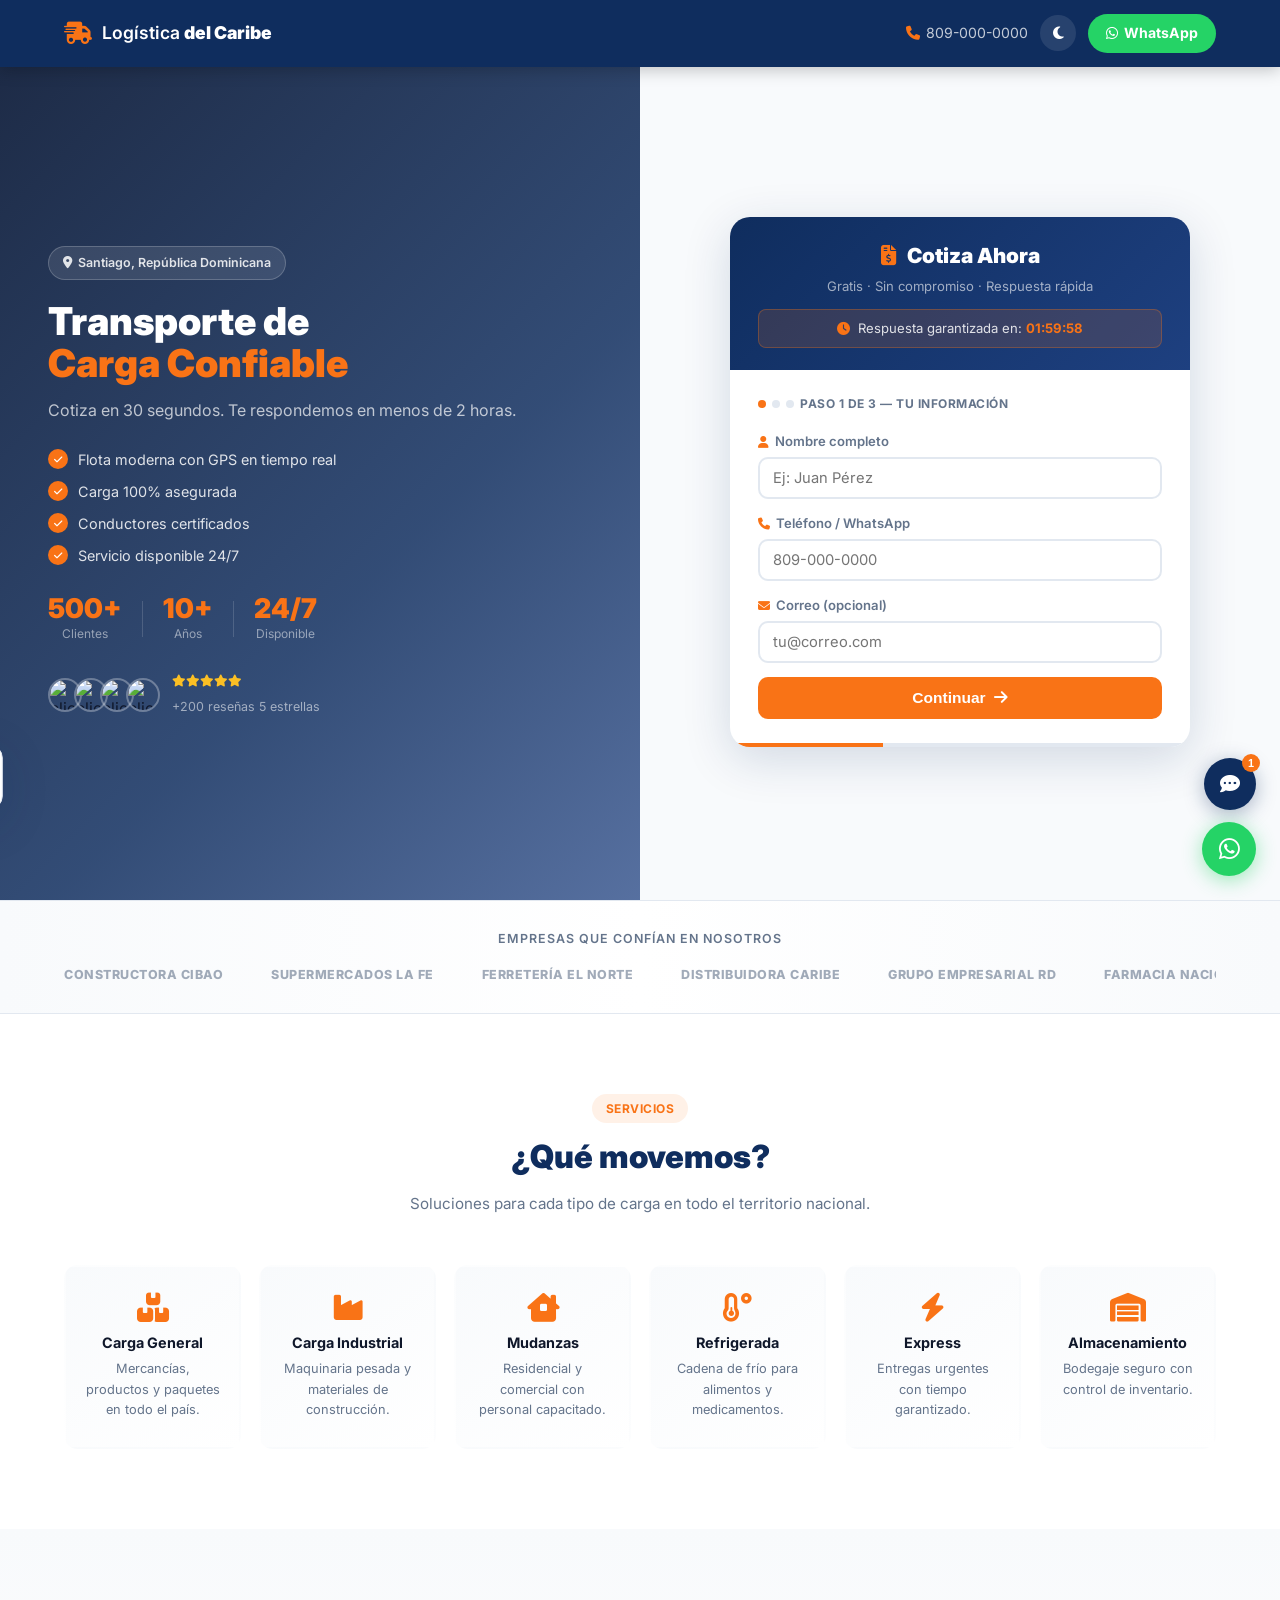
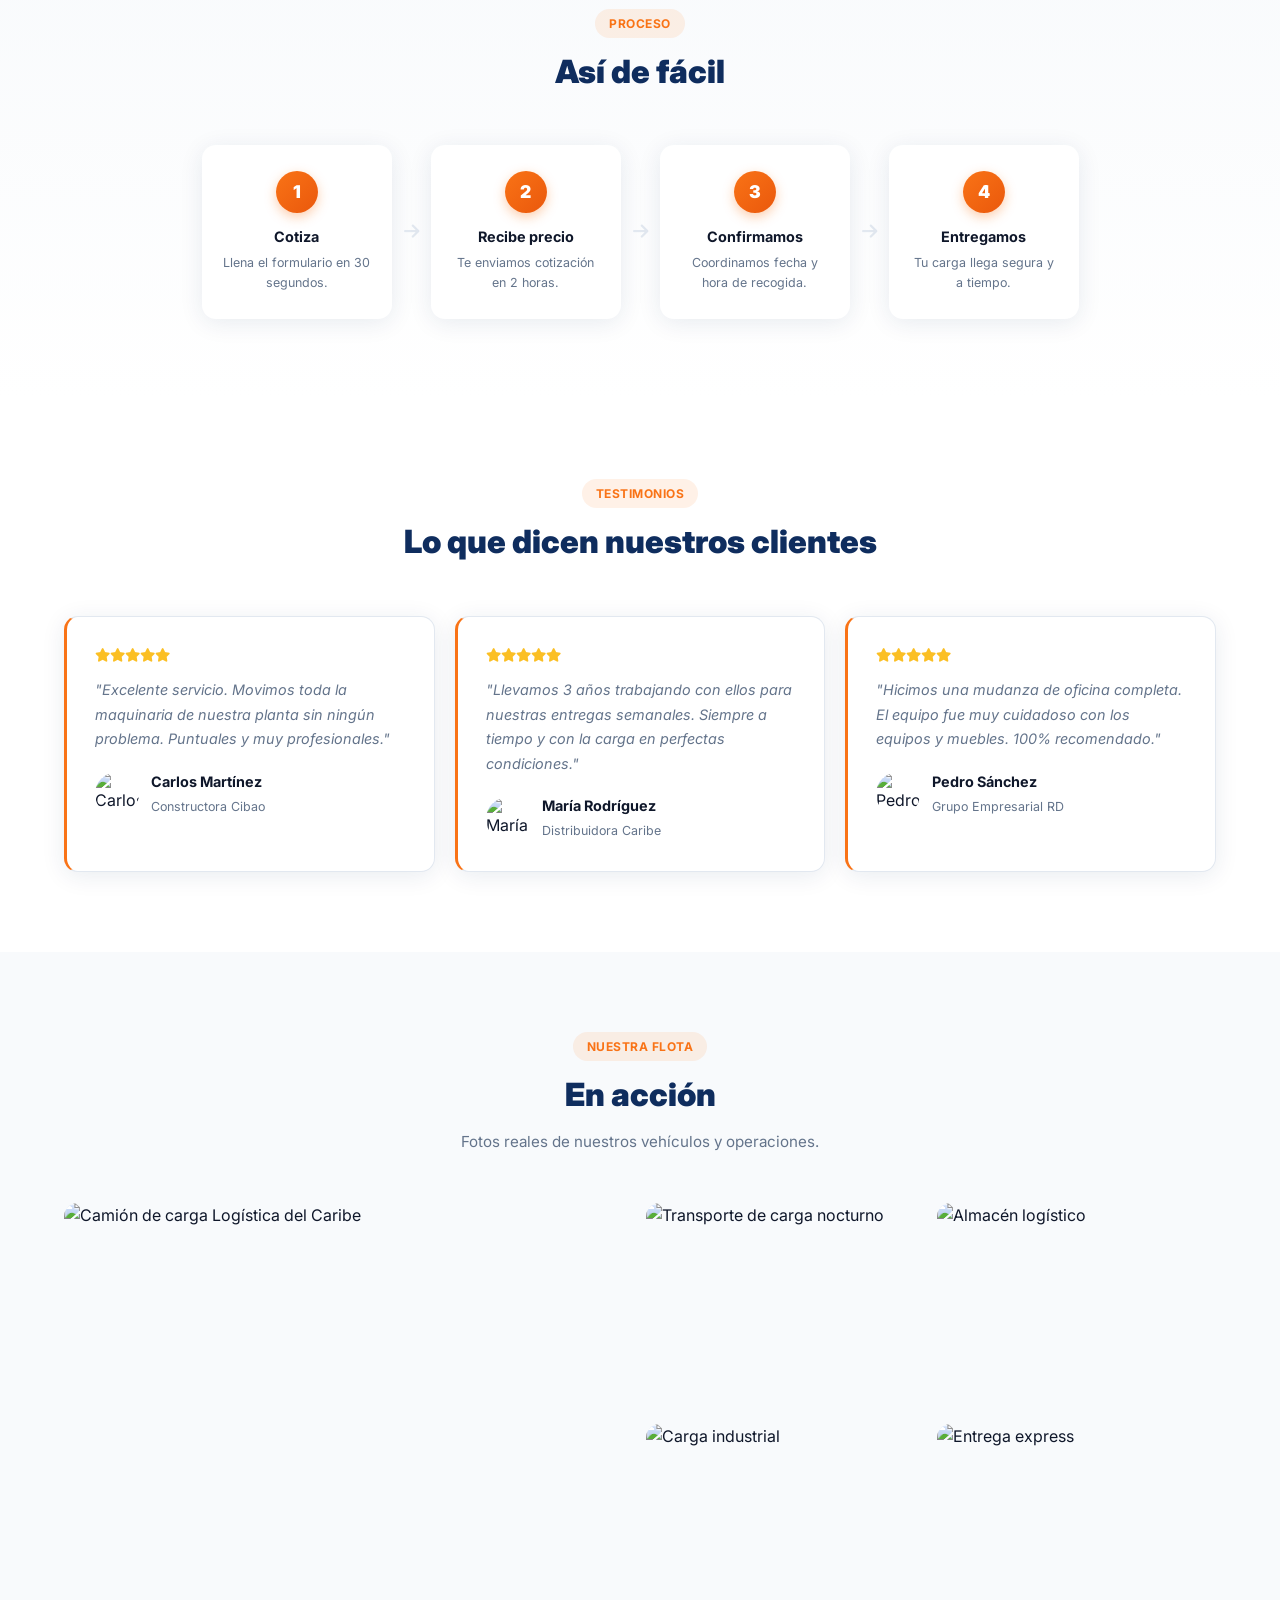
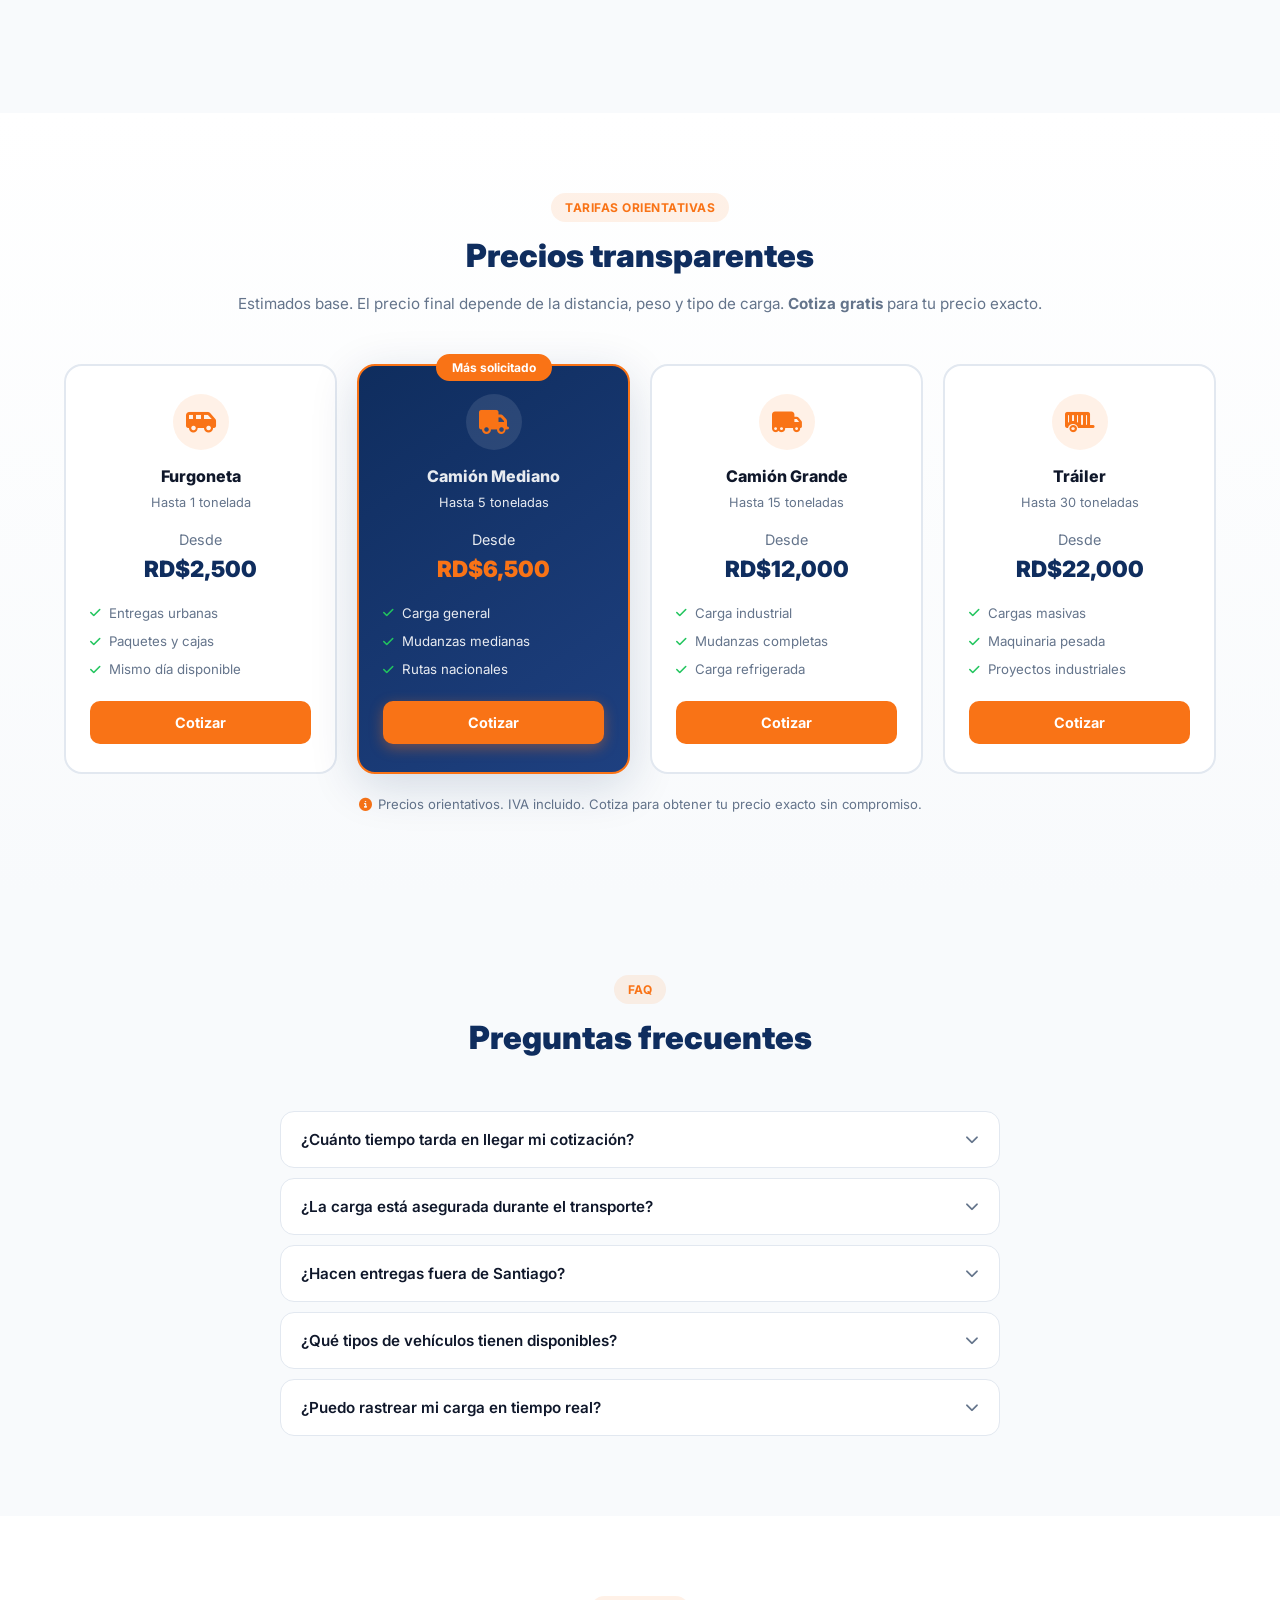
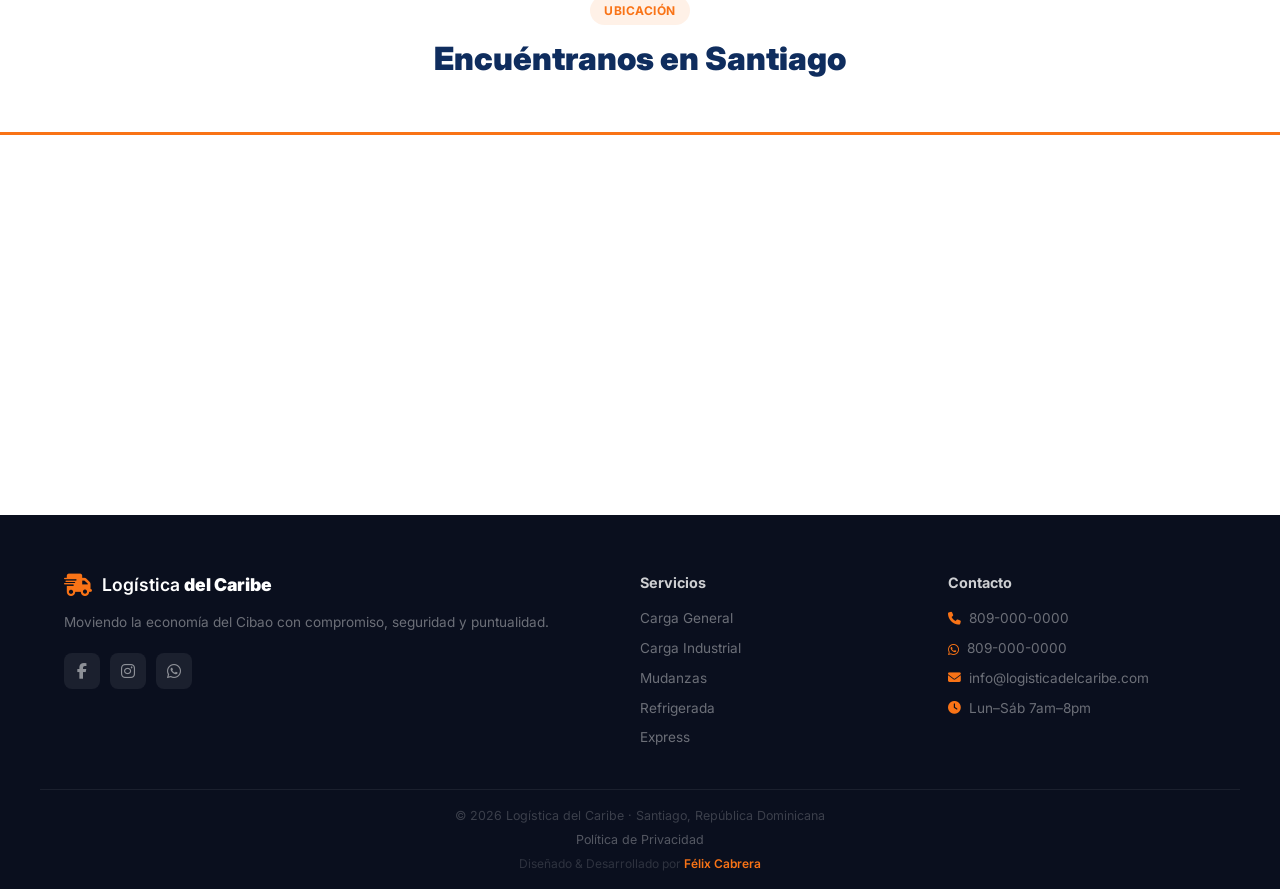
==== commit 04f27967: "Actualización de la página y chatbot" ====
--- a/index.html
+++ b/index.html
@@ -530,31 +530,31 @@
     <span class="wa-tooltip">¡Escríbenos!</span>
   </a>
 
-  <!-- CHAT WIDGET -->
+  <!-- CHATBOT -->
   <div class="chat-widget" id="chatWidget">
-    <button class="chat-toggle" id="chatToggle">
-      <i class="fas fa-comment-dots"></i>
-      <span class="chat-badge">1</span>
+    <button class="chat-toggle" id="chatToggle" aria-label="Abrir chat">
+      <i class="fas fa-comment-dots" id="chatIcon"></i>
+      <span class="chat-badge" id="chatBadge">1</span>
     </button>
     <div class="chat-box" id="chatBox">
       <div class="chat-header">
-        <div class="chat-avatar"><i class="fas fa-headset"></i></div>
-        <div>
-          <strong>Soporte Logística del Caribe</strong>
-          <span><i class="fas fa-circle"></i> En línea ahora</span>
-        </div>
-        <button class="chat-close"><i class="fas fa-times"></i></button>
-      </div>
-      <div class="chat-messages">
-        <div class="chat-msg">
-          <p>👋 ¡Hola! ¿En qué podemos ayudarte hoy?</p>
-          <span>Ahora mismo</span>
-        </div>
-      </div>
-      <div class="chat-options">
-        <a href="#" class="chat-opt-cotizar">💬 Quiero cotizar</a>
-        <a href="#" class="chat-opt-estado">📦 Estado de mi carga</a>
-        <a href="#" class="chat-opt-pregunta">❓ Tengo una pregunta</a>
+        <div class="chat-avatar"><span>🚛</span></div>
+        <div class="chat-header-info">
+          <strong>CaribBot</strong>
+          <span><i class="fas fa-circle"></i> En línea · responde al instante</span>
+        </div>
+        <button class="chat-close" id="chatClose" aria-label="Cerrar"><i class="fas fa-times"></i></button>
+      </div>
+      <div class="chat-messages" id="chatMessages"></div>
+      <div class="chat-suggestions" id="chatSuggestions">
+        <button data-msg="¿Cuánto cuesta un flete?">💰 ¿Cuánto cuesta?</button>
+        <button data-msg="¿Qué servicios ofrecen?">📦 Servicios</button>
+        <button data-msg="¿Cómo cotizo?">📋 Cotizar</button>
+        <button data-msg="¿Dónde están ubicados?">📍 Ubicación</button>
+      </div>
+      <div class="chat-input-row">
+        <input type="text" id="chatInput" placeholder="Escribe tu pregunta..." autocomplete="off" maxlength="200"/>
+        <button id="chatSend" aria-label="Enviar"><i class="fas fa-paper-plane"></i></button>
       </div>
     </div>
   </div>
--- a/styles.css
+++ b/styles.css
@@ -680,3 +680,409 @@
 }
 .rate-msg i { flex-shrink: 0; }
 .rate-msg a { color: #25D366; font-weight: 700; }
+
+
+/* ============================================
+   MEJORAS VISUALES Y MOBILE — LOGÍSTICA DEL CARIBE
+   ============================================ */
+
+/* TIPOGRAFÍA MÁS GRANDE EN MÓVIL */
+@media (max-width: 600px) {
+  body { font-size: 16px; }
+  .sec-header h2 { font-size: 1.75rem; }
+  .sec-header p { font-size: 1rem; }
+}
+
+/* NAVBAR MEJORADO EN MÓVIL */
+@media (max-width: 600px) {
+  .navbar { padding: 12px 0; }
+  .logo { font-size: 1rem; }
+  .logo i { font-size: 1.2rem; }
+  .theme-toggle { width: 32px; height: 32px; font-size: 0.8rem; }
+  .btn-wa { padding: 7px 12px; font-size: 0.8rem; }
+  .btn-wa span { display: none; }
+}
+
+/* HERO MÓVIL — imagen de fondo completa con form encima */
+@media (max-width: 900px) {
+  .hero-split {
+    display: flex;
+    flex-direction: column;
+    min-height: 100svh;
+    padding-top: 60px;
+  }
+
+  .hero-left {
+    min-height: 52vh;
+    padding: 0;
+  }
+
+  .hero-left-inner {
+    padding: 32px 20px 36px;
+  }
+
+  .hero-left-inner h1 {
+    font-size: clamp(1.9rem, 7vw, 2.6rem);
+    margin-bottom: 10px;
+  }
+
+  .hero-left-inner > p {
+    font-size: 0.95rem;
+    margin-bottom: 18px;
+  }
+
+  .trust-list { gap: 8px; margin-bottom: 20px; }
+  .trust-list li { font-size: 0.88rem; }
+
+  .hero-stats { gap: 16px; margin-bottom: 20px; }
+  .stat strong { font-size: 1.5rem; }
+
+  .hero-right {
+    background: var(--bg-alt);
+    padding: 24px 16px 100px;
+  }
+
+  .quote-card { border-radius: 16px; }
+  .quote-header { padding: 18px 20px; }
+  .quote-header h2 { font-size: 1.15rem; }
+  .step { padding: 20px 18px; }
+}
+
+/* FORM MÁS CÓMODO EN MÓVIL */
+@media (max-width: 600px) {
+  .form-group input,
+  .form-group select,
+  .form-group textarea {
+    padding: 13px 14px;
+    font-size: 1rem; /* evita zoom en iOS */
+    border-radius: 12px;
+  }
+
+  .btn-next, .btn-submit {
+    padding: 14px;
+    font-size: 1rem;
+    border-radius: 12px;
+  }
+
+  .service-options { gap: 8px; }
+  .service-opt span {
+    padding: 11px 10px;
+    font-size: 0.85rem;
+    border-radius: 12px;
+  }
+
+  .urgency-bar { font-size: 0.78rem; padding: 7px 10px; }
+}
+
+/* SERVICIOS — 2 columnas en móvil con gradiente */
+@media (max-width: 600px) {
+  .serv-grid { grid-template-columns: 1fr 1fr; gap: 12px; }
+  .serv-card { padding: 20px 14px; border-radius: 16px; }
+  .serv-card i { font-size: 1.6rem; margin-bottom: 8px; }
+  .serv-card h3 { font-size: 0.85rem; }
+  .serv-card p { font-size: 0.75rem; }
+}
+
+/* CARDS CON GRADIENTE SUTIL */
+.serv-card {
+  background: linear-gradient(145deg, var(--bg-alt) 0%, var(--card-bg) 100%);
+}
+.serv-card:hover {
+  background: linear-gradient(145deg, var(--card-bg) 0%, rgba(249,115,22,0.04) 100%);
+}
+
+/* COMO FUNCIONA — scroll horizontal en móvil */
+@media (max-width: 700px) {
+  .steps-grid {
+    display: flex;
+    flex-wrap: nowrap;
+    overflow-x: auto;
+    gap: 12px;
+    padding-bottom: 12px;
+    justify-content: flex-start;
+    -webkit-overflow-scrolling: touch;
+    scrollbar-width: none;
+  }
+  .steps-grid::-webkit-scrollbar { display: none; }
+  .step-item { min-width: 140px; flex-shrink: 0; }
+  .step-arrow { display: flex; flex-shrink: 0; align-self: center; }
+}
+
+/* TESTIMONIOS — scroll horizontal en móvil */
+@media (max-width: 700px) {
+  .testi-grid {
+    display: flex;
+    flex-wrap: nowrap;
+    overflow-x: auto;
+    gap: 14px;
+    padding-bottom: 8px;
+    -webkit-overflow-scrolling: touch;
+    scrollbar-width: none;
+  }
+  .testi-grid::-webkit-scrollbar { display: none; }
+  .testi-card { min-width: 280px; flex-shrink: 0; }
+}
+
+/* PRECIOS — 2 columnas en móvil */
+@media (max-width: 700px) {
+  .precios-grid { grid-template-columns: 1fr 1fr; gap: 12px; }
+  .precio-card { padding: 20px 14px; border-radius: 16px; }
+  .precio-card h3 { font-size: 0.88rem; }
+  .precio-sub { font-size: 0.72rem; }
+  .precio-val strong { font-size: 1.1rem; }
+  .precio-list { gap: 5px; }
+  .precio-list li { font-size: 0.75rem; }
+  .btn-precio { padding: 9px; font-size: 0.82rem; }
+}
+
+/* GALERÍA — stack en móvil */
+@media (max-width: 600px) {
+  .galeria-grid {
+    grid-template-columns: 1fr;
+    gap: 10px;
+  }
+  .gal-item.gal-big { grid-column: span 1; grid-row: span 1; }
+  .gal-item { aspect-ratio: 16/9; }
+  .gal-overlay { opacity: 1; }
+}
+
+/* FAQ MÁS CÓMODO EN MÓVIL */
+@media (max-width: 600px) {
+  .faq-q { font-size: 0.88rem; padding: 16px 16px; }
+  .faq-a { font-size: 0.85rem; }
+  .faq-a.open { padding: 0 16px 14px; }
+}
+
+/* FOOTER MÓVIL */
+@media (max-width: 600px) {
+  .footer { padding: 40px 0 0; }
+  .footer-inner { grid-template-columns: 1fr; gap: 24px; padding-bottom: 28px; }
+  .footer-brand p { font-size: 0.82rem; }
+  .footer-col h4 { font-size: 0.85rem; margin-bottom: 10px; }
+  .footer-col li { font-size: 0.82rem; }
+  .footer-bottom { font-size: 0.75rem; padding: 14px 0; }
+}
+
+/* STICKY BAR MÁS GRANDE Y VISIBLE */
+@media (max-width: 768px) {
+  .sticky-bar {
+    padding: 10px 10px calc(10px + env(safe-area-inset-bottom));
+    gap: 8px;
+  }
+  .sticky-btn {
+    padding: 13px 6px;
+    font-size: 0.78rem;
+    border-radius: 12px;
+    flex-direction: column;
+    gap: 3px;
+  }
+  .sticky-btn i { font-size: 1.1rem; }
+}
+
+/* MEJORAS VISUALES GENERALES */
+
+/* Secciones con más contraste */
+.como-funciona {
+  background: linear-gradient(180deg, var(--bg-alt) 0%, var(--bg) 100%);
+}
+
+.precios {
+  background: linear-gradient(180deg, var(--bg) 0%, var(--bg-alt) 100%);
+}
+
+/* Step numbers con gradiente */
+.step-num {
+  background: linear-gradient(135deg, var(--orange) 0%, var(--orange-dark) 100%);
+  box-shadow: 0 4px 12px rgba(249,115,22,0.35);
+}
+
+/* Cards de precio featured más llamativa */
+.precio-card.featured {
+  background: linear-gradient(145deg, var(--blue) 0%, var(--blue-mid) 100%);
+  border-color: var(--orange);
+}
+.precio-card.featured h3,
+.precio-card.featured .precio-sub,
+.precio-card.featured .precio-val,
+.precio-card.featured .precio-list li { color: rgba(255,255,255,0.9); }
+.precio-card.featured .precio-val strong { color: var(--orange); }
+.precio-card.featured .btn-precio {
+  background: var(--orange);
+  box-shadow: 0 4px 14px rgba(249,115,22,0.4);
+}
+.precio-card.featured .precio-icon {
+  background: rgba(255,255,255,0.1);
+}
+
+/* Testimonios con borde izquierdo naranja */
+.testi-card {
+  border-left: 3px solid var(--orange);
+}
+
+/* Quote header con gradiente */
+.quote-header {
+  background: linear-gradient(135deg, var(--blue) 0%, var(--blue-mid) 100%);
+}
+
+/* Botón submit más llamativo */
+.btn-submit {
+  background: linear-gradient(135deg, #25D366 0%, #1ebe5d 100%);
+  box-shadow: 0 4px 14px rgba(37,211,102,0.35);
+  font-size: 1rem;
+}
+
+/* Logos section más elegante */
+.logos-section {
+  background: linear-gradient(90deg, var(--bg-alt) 0%, var(--bg) 50%, var(--bg-alt) 100%);
+}
+.logos-inner span {
+  font-weight: 800;
+  letter-spacing: 0.5px;
+  text-transform: uppercase;
+  font-size: 0.78rem;
+}
+
+/* Mapa con padding en móvil */
+@media (max-width: 600px) {
+  .mapa-section { padding: 48px 0 0; }
+  .map-wrapper iframe { height: 260px; }
+}
+
+/* Safe area para iPhone X+ */
+@supports (padding-bottom: env(safe-area-inset-bottom)) {
+  .sticky-bar {
+    padding-bottom: calc(10px + env(safe-area-inset-bottom));
+  }
+}
+
+/* ===== CHATBOT ===== */
+.chat-widget { position: fixed; bottom: 90px; right: 24px; z-index: 499; }
+
+.chat-toggle {
+  width: 52px; height: 52px; background: var(--blue); color: white;
+  border: none; border-radius: 50%; font-size: 1.25rem; cursor: pointer;
+  display: flex; align-items: center; justify-content: center;
+  box-shadow: 0 4px 20px rgba(15,45,94,0.35); transition: transform 0.2s, background 0.2s;
+  position: relative;
+}
+.chat-toggle:hover { transform: scale(1.08); background: var(--blue-mid); }
+.chat-badge {
+  position: absolute; top: -4px; right: -4px;
+  width: 18px; height: 18px; background: var(--orange); color: white;
+  border-radius: 50%; font-size: 0.68rem; font-weight: 700;
+  display: flex; align-items: center; justify-content: center;
+  animation: badgePop 0.4s cubic-bezier(0.34,1.56,0.64,1);
+}
+@keyframes badgePop { from { transform: scale(0); } to { transform: scale(1); } }
+
+.chat-box {
+  display: none; position: absolute; bottom: 64px; right: 0;
+  width: 320px; background: var(--card-bg); border-radius: 18px;
+  box-shadow: 0 16px 56px rgba(0,0,0,0.18); overflow: hidden;
+  border: 1px solid var(--border); flex-direction: column;
+}
+.chat-box.open { display: flex; animation: chatSlideUp 0.28s cubic-bezier(0.34,1.56,0.64,1); }
+@keyframes chatSlideUp { from { opacity:0; transform:translateY(16px) scale(0.96); } to { opacity:1; transform:translateY(0) scale(1); } }
+
+/* Header */
+.chat-header {
+  background: linear-gradient(135deg, var(--blue) 0%, var(--blue-mid) 100%);
+  padding: 14px 16px; display: flex; align-items: center; gap: 10px; flex-shrink: 0;
+}
+.chat-avatar {
+  width: 38px; height: 38px; background: rgba(255,255,255,0.15);
+  border-radius: 50%; display: flex; align-items: center; justify-content: center;
+  font-size: 1.1rem; flex-shrink: 0;
+}
+.chat-header-info { flex: 1; }
+.chat-header-info strong { display: block; color: white; font-size: 0.9rem; font-weight: 700; }
+.chat-header-info span { color: rgba(255,255,255,0.6); font-size: 0.72rem; display: flex; align-items: center; gap: 4px; }
+.chat-header-info span i { color: #22C55E; font-size: 0.45rem; }
+.chat-close { background: none; border: none; color: rgba(255,255,255,0.5); cursor: pointer; font-size: 0.9rem; padding: 4px; transition: color 0.2s; }
+.chat-close:hover { color: white; }
+
+/* Messages */
+.chat-messages {
+  flex: 1; overflow-y: auto; padding: 16px 14px;
+  display: flex; flex-direction: column; gap: 10px;
+  max-height: 280px; min-height: 120px;
+  scrollbar-width: thin; scrollbar-color: var(--border) transparent;
+}
+.chat-messages::-webkit-scrollbar { width: 4px; }
+.chat-messages::-webkit-scrollbar-thumb { background: var(--border); border-radius: 4px; }
+
+/* Bubbles */
+.chat-bubble {
+  max-width: 85%; padding: 10px 13px; border-radius: 16px;
+  font-size: 0.875rem; line-height: 1.5; animation: bubbleIn 0.22s ease;
+}
+@keyframes bubbleIn { from { opacity:0; transform:translateY(6px); } to { opacity:1; transform:translateY(0); } }
+
+.chat-bubble.bot {
+  background: var(--bg-alt); color: var(--text);
+  border-radius: 4px 16px 16px 16px; align-self: flex-start;
+  border: 1px solid var(--border);
+}
+.chat-bubble.user {
+  background: linear-gradient(135deg, var(--orange) 0%, var(--orange-dark) 100%);
+  color: white; border-radius: 16px 4px 16px 16px; align-self: flex-end;
+}
+.chat-bubble.bot a { color: var(--orange); font-weight: 600; text-decoration: underline; }
+.chat-time { font-size: 0.65rem; color: var(--text-muted); margin-top: 2px; display: block; }
+.chat-time.right { text-align: right; }
+
+/* Typing indicator */
+.chat-typing {
+  display: flex; align-items: center; gap: 4px;
+  padding: 10px 13px; background: var(--bg-alt);
+  border-radius: 4px 16px 16px 16px; align-self: flex-start;
+  border: 1px solid var(--border); width: fit-content;
+}
+.chat-typing span {
+  width: 7px; height: 7px; background: var(--text-muted);
+  border-radius: 50%; animation: typingDot 1.2s infinite;
+}
+.chat-typing span:nth-child(2) { animation-delay: 0.2s; }
+.chat-typing span:nth-child(3) { animation-delay: 0.4s; }
+@keyframes typingDot { 0%,60%,100% { transform:translateY(0); opacity:0.4; } 30% { transform:translateY(-5px); opacity:1; } }
+
+/* Suggestions */
+.chat-suggestions {
+  padding: 8px 12px; display: flex; flex-wrap: wrap; gap: 6px; flex-shrink: 0;
+  border-top: 1px solid var(--border);
+}
+.chat-suggestions button {
+  background: var(--bg-alt); border: 1px solid var(--border);
+  border-radius: 999px; padding: 5px 12px;
+  font-size: 0.75rem; font-weight: 600; color: var(--text-muted);
+  cursor: pointer; font-family: inherit; transition: all 0.2s; white-space: nowrap;
+}
+.chat-suggestions button:hover { border-color: var(--orange); color: var(--orange); background: rgba(249,115,22,0.06); }
+
+/* Input */
+.chat-input-row {
+  display: flex; gap: 8px; padding: 10px 12px;
+  border-top: 1px solid var(--border); flex-shrink: 0;
+  background: var(--card-bg);
+}
+#chatInput {
+  flex: 1; padding: 9px 13px; border: 2px solid var(--border);
+  border-radius: 999px; font-size: 0.88rem; font-family: inherit;
+  color: var(--text); background: var(--bg); transition: border-color 0.2s;
+  outline: none;
+}
+#chatInput:focus { border-color: var(--orange); }
+#chatSend {
+  width: 36px; height: 36px; background: var(--orange); color: white;
+  border: none; border-radius: 50%; cursor: pointer;
+  display: flex; align-items: center; justify-content: center;
+  font-size: 0.85rem; transition: background 0.2s, transform 0.15s; flex-shrink: 0;
+}
+#chatSend:hover { background: var(--orange-dark); transform: scale(1.08); }
+
+/* Móvil */
+@media (max-width: 768px) {
+  .chat-widget { bottom: 148px; right: 16px; }
+  .chat-box { width: 290px; bottom: 60px; }
+  .chat-messages { max-height: 240px; }
+}
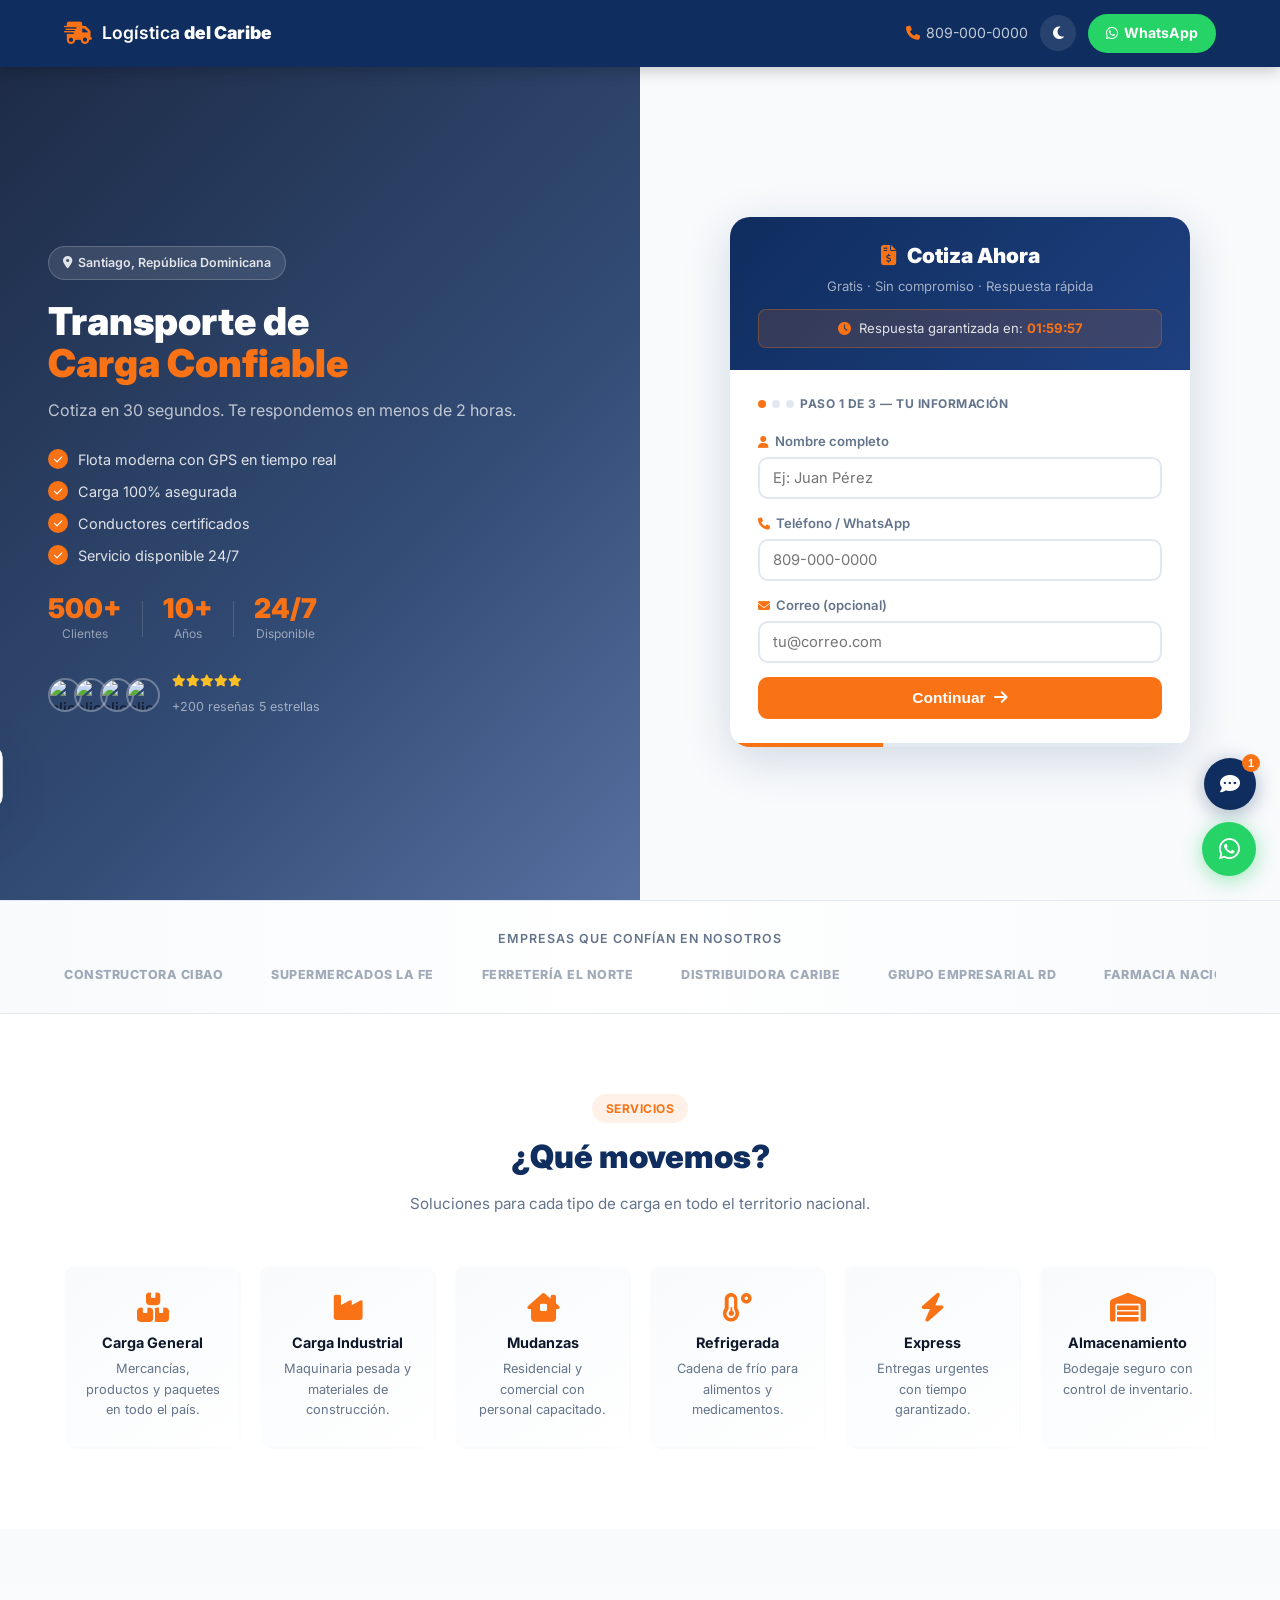
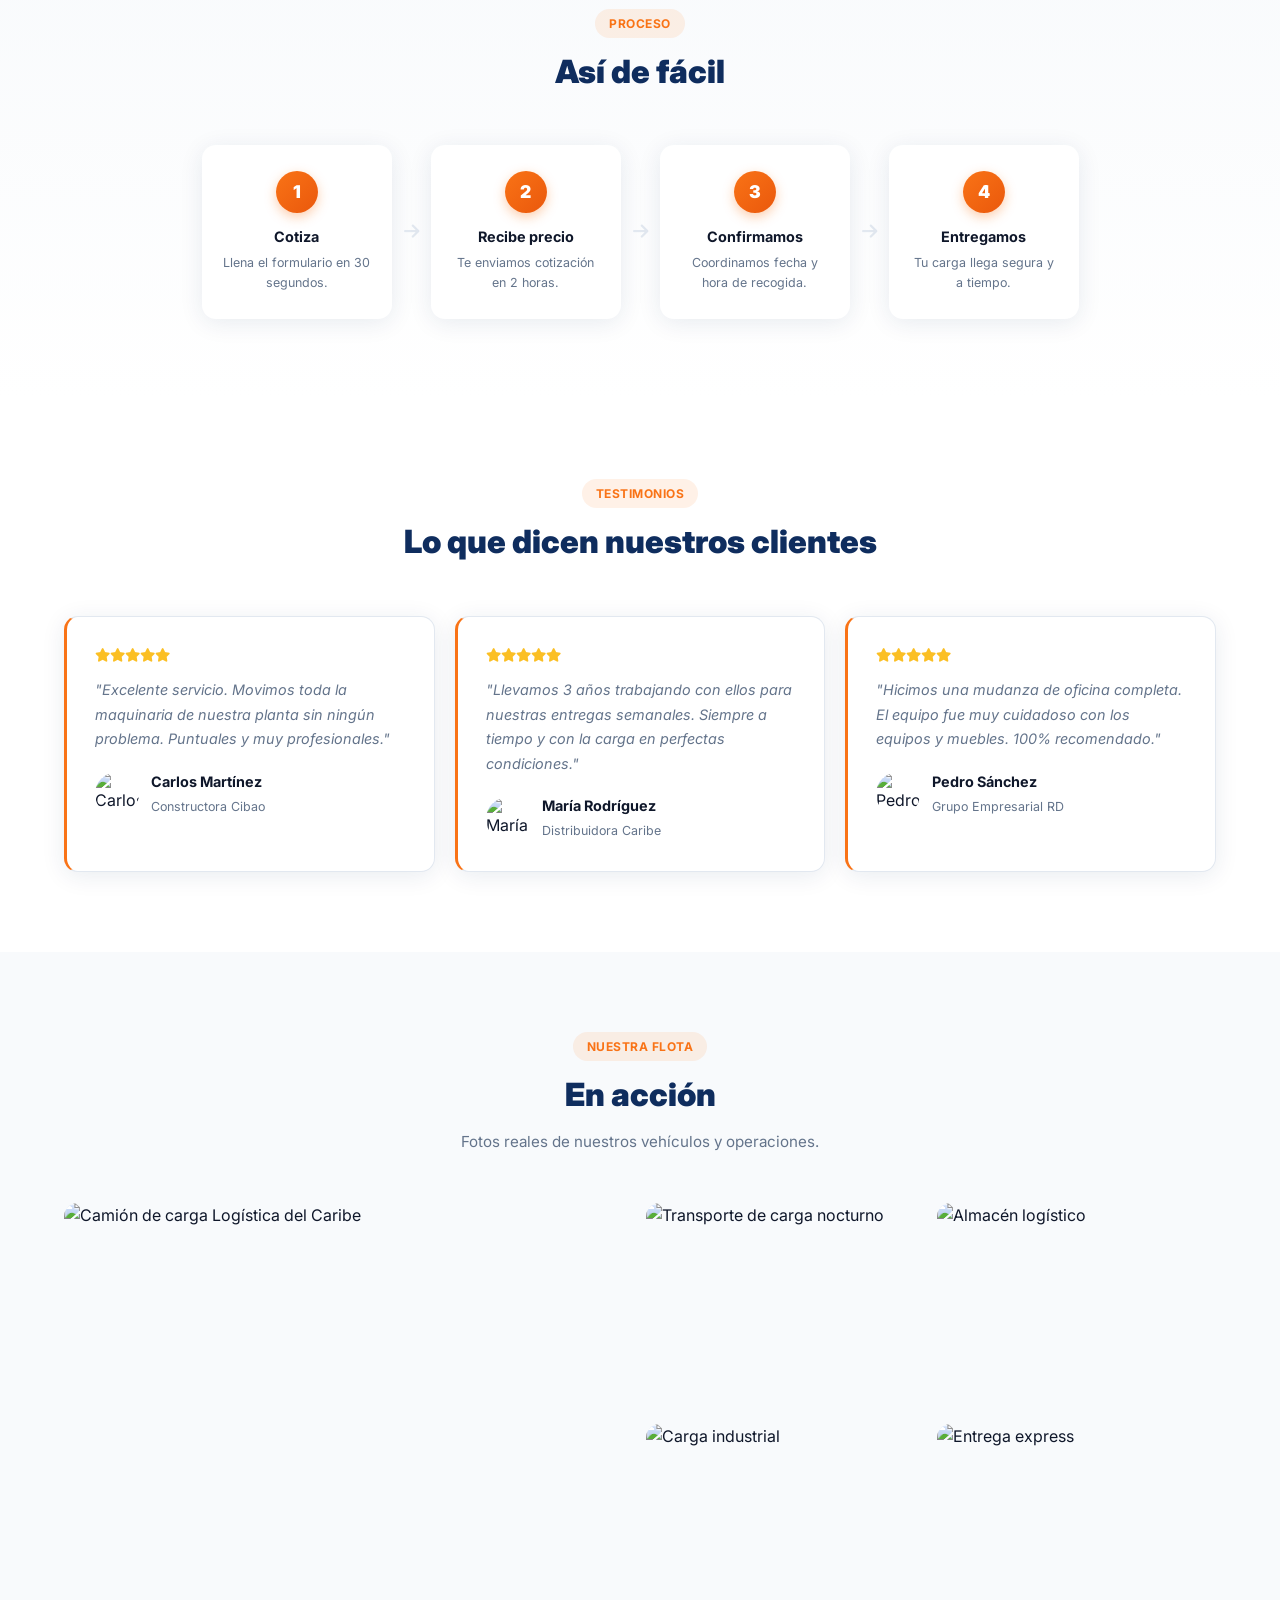
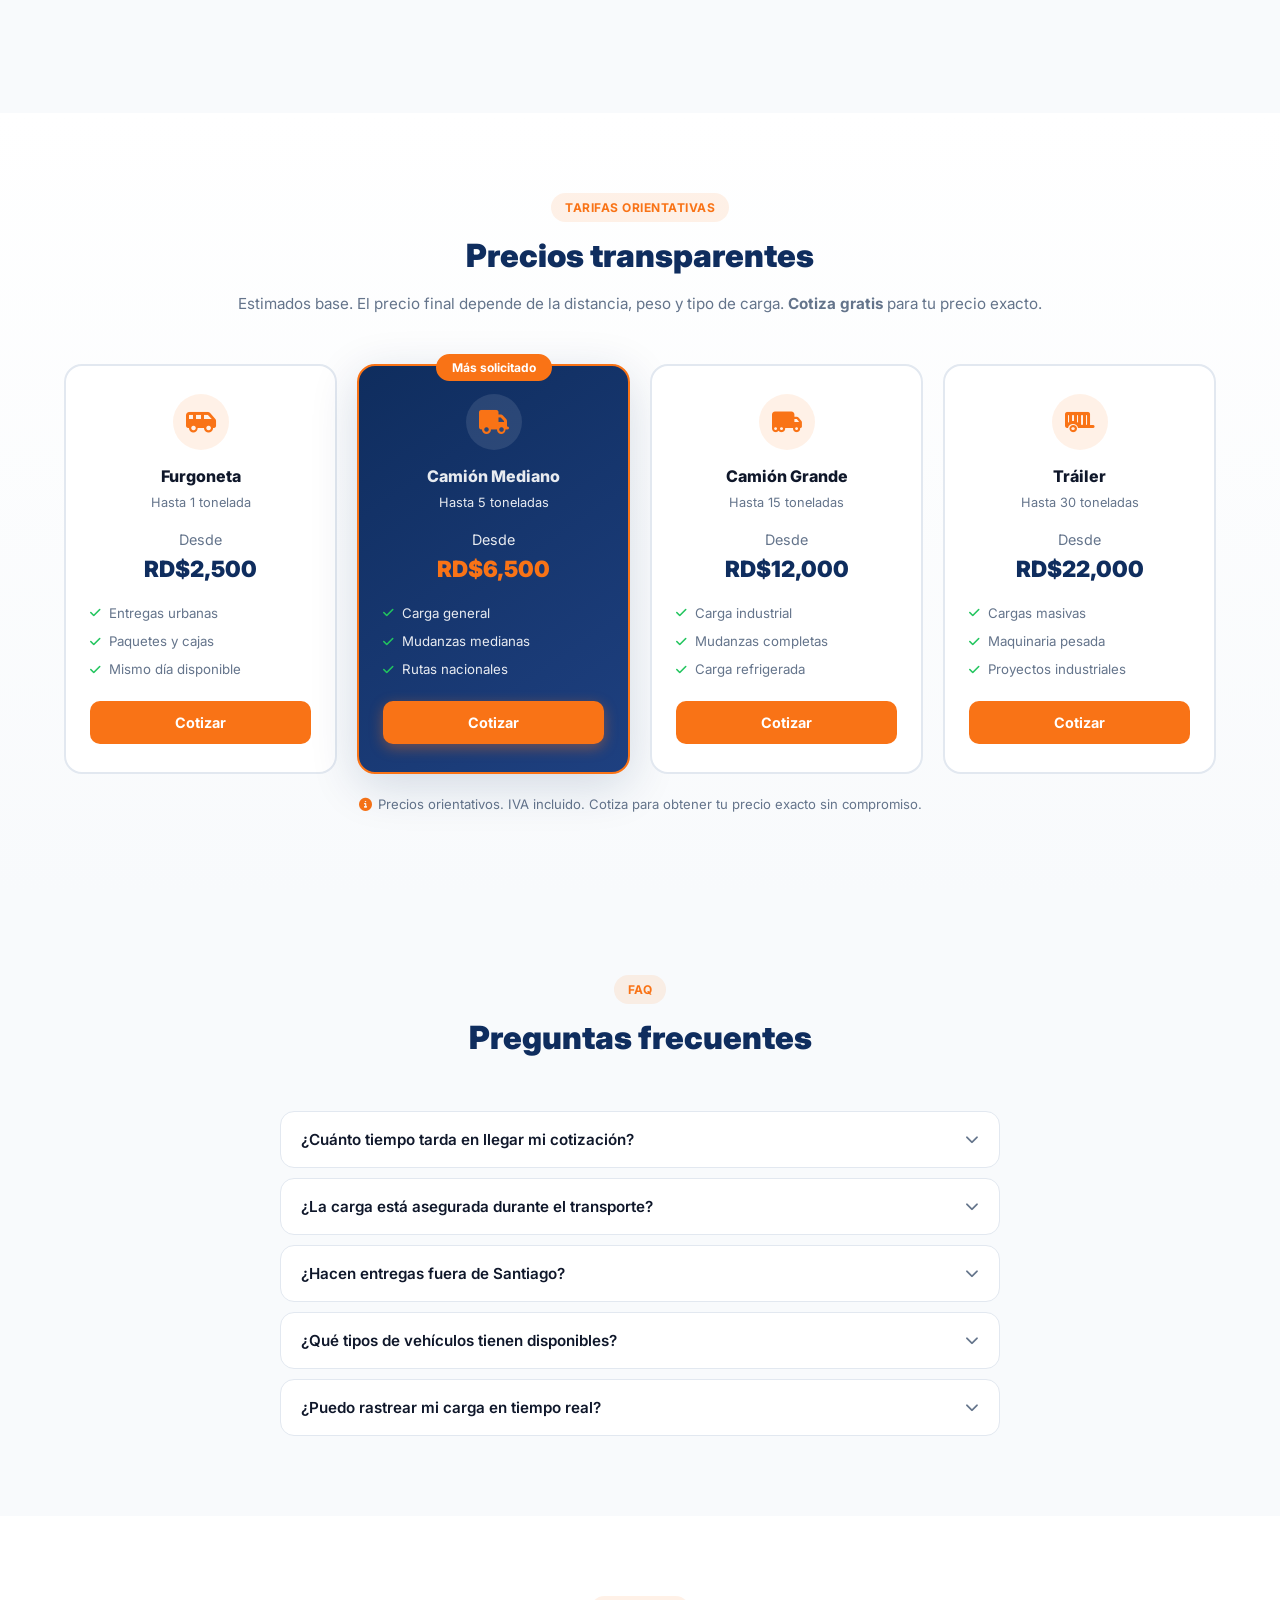
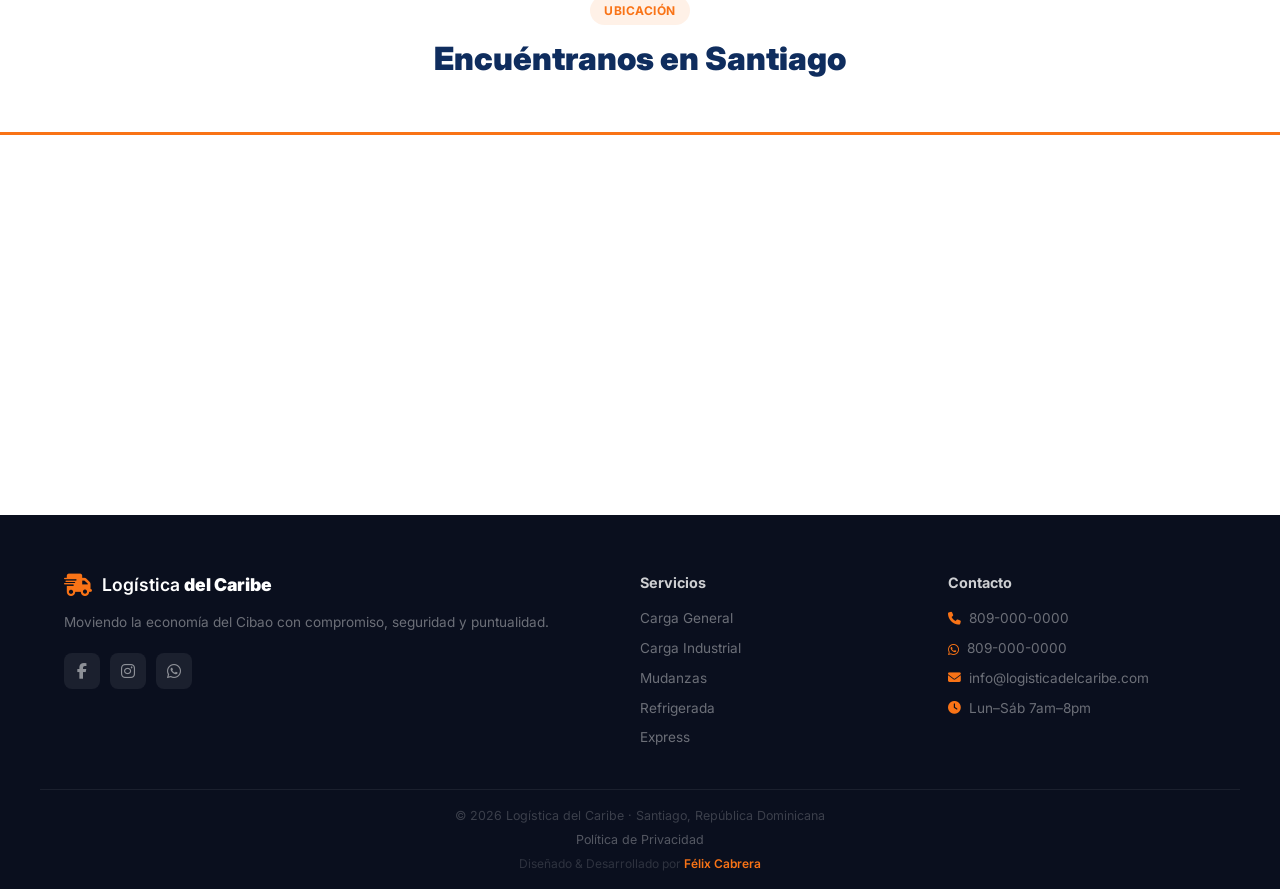
==== commit 27284d2d: "Commit de cambios pendientes" ====
--- a/index.html
+++ b/index.html
@@ -438,31 +438,31 @@
       </div>
       <div class="faq-list">
         <div class="faq-item reveal">
-          <button class="faq-q" onclick="toggleFaq(this)">
+          <button class="faq-q">
             ¿Cuánto tiempo tarda en llegar mi cotización? <i class="fas fa-chevron-down"></i>
           </button>
           <div class="faq-a">Te respondemos en menos de 2 horas durante horario laboral (7am–8pm). Si escribes por WhatsApp, la respuesta es casi inmediata.</div>
         </div>
         <div class="faq-item reveal">
-          <button class="faq-q" onclick="toggleFaq(this)">
+          <button class="faq-q">
             ¿La carga está asegurada durante el transporte? <i class="fas fa-chevron-down"></i>
           </button>
           <div class="faq-a">Sí. Toda la carga que transportamos está cubierta por seguro. En caso de cualquier incidente, respondemos por el valor de tu mercancía.</div>
         </div>
         <div class="faq-item reveal">
-          <button class="faq-q" onclick="toggleFaq(this)">
+          <button class="faq-q">
             ¿Hacen entregas fuera de Santiago? <i class="fas fa-chevron-down"></i>
           </button>
           <div class="faq-a">Sí, operamos en todo el territorio nacional. Santo Domingo, La Vega, Puerto Plata, San Francisco de Macorís y más destinos.</div>
         </div>
         <div class="faq-item reveal">
-          <button class="faq-q" onclick="toggleFaq(this)">
+          <button class="faq-q">
             ¿Qué tipos de vehículos tienen disponibles? <i class="fas fa-chevron-down"></i>
           </button>
           <div class="faq-a">Contamos con furgonetas (hasta 1 ton), camiones medianos (hasta 5 ton), camiones grandes (hasta 15 ton) y tráileres (hasta 30 ton).</div>
         </div>
         <div class="faq-item reveal">
-          <button class="faq-q" onclick="toggleFaq(this)">
+          <button class="faq-q">
             ¿Puedo rastrear mi carga en tiempo real? <i class="fas fa-chevron-down"></i>
           </button>
           <div class="faq-a">Sí. Toda nuestra flota cuenta con GPS. Te enviamos actualizaciones por WhatsApp durante el trayecto.</div>
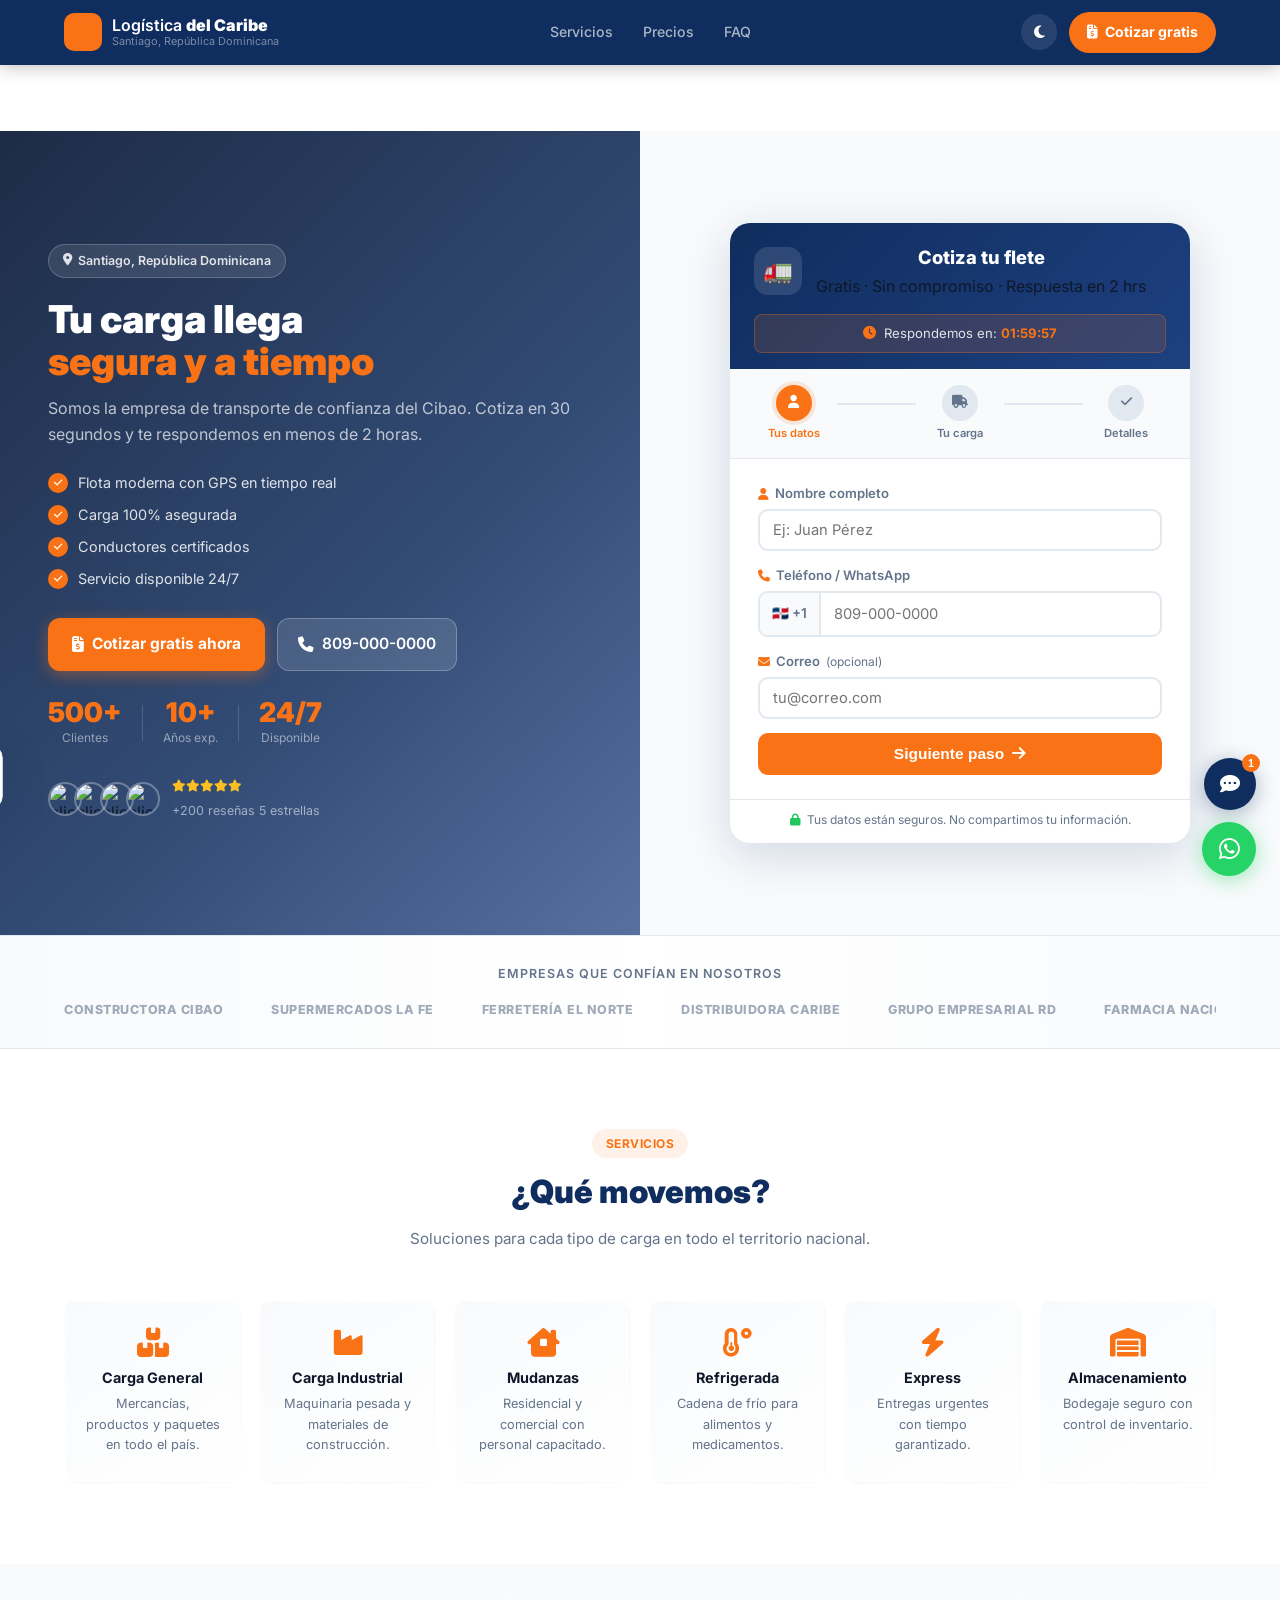
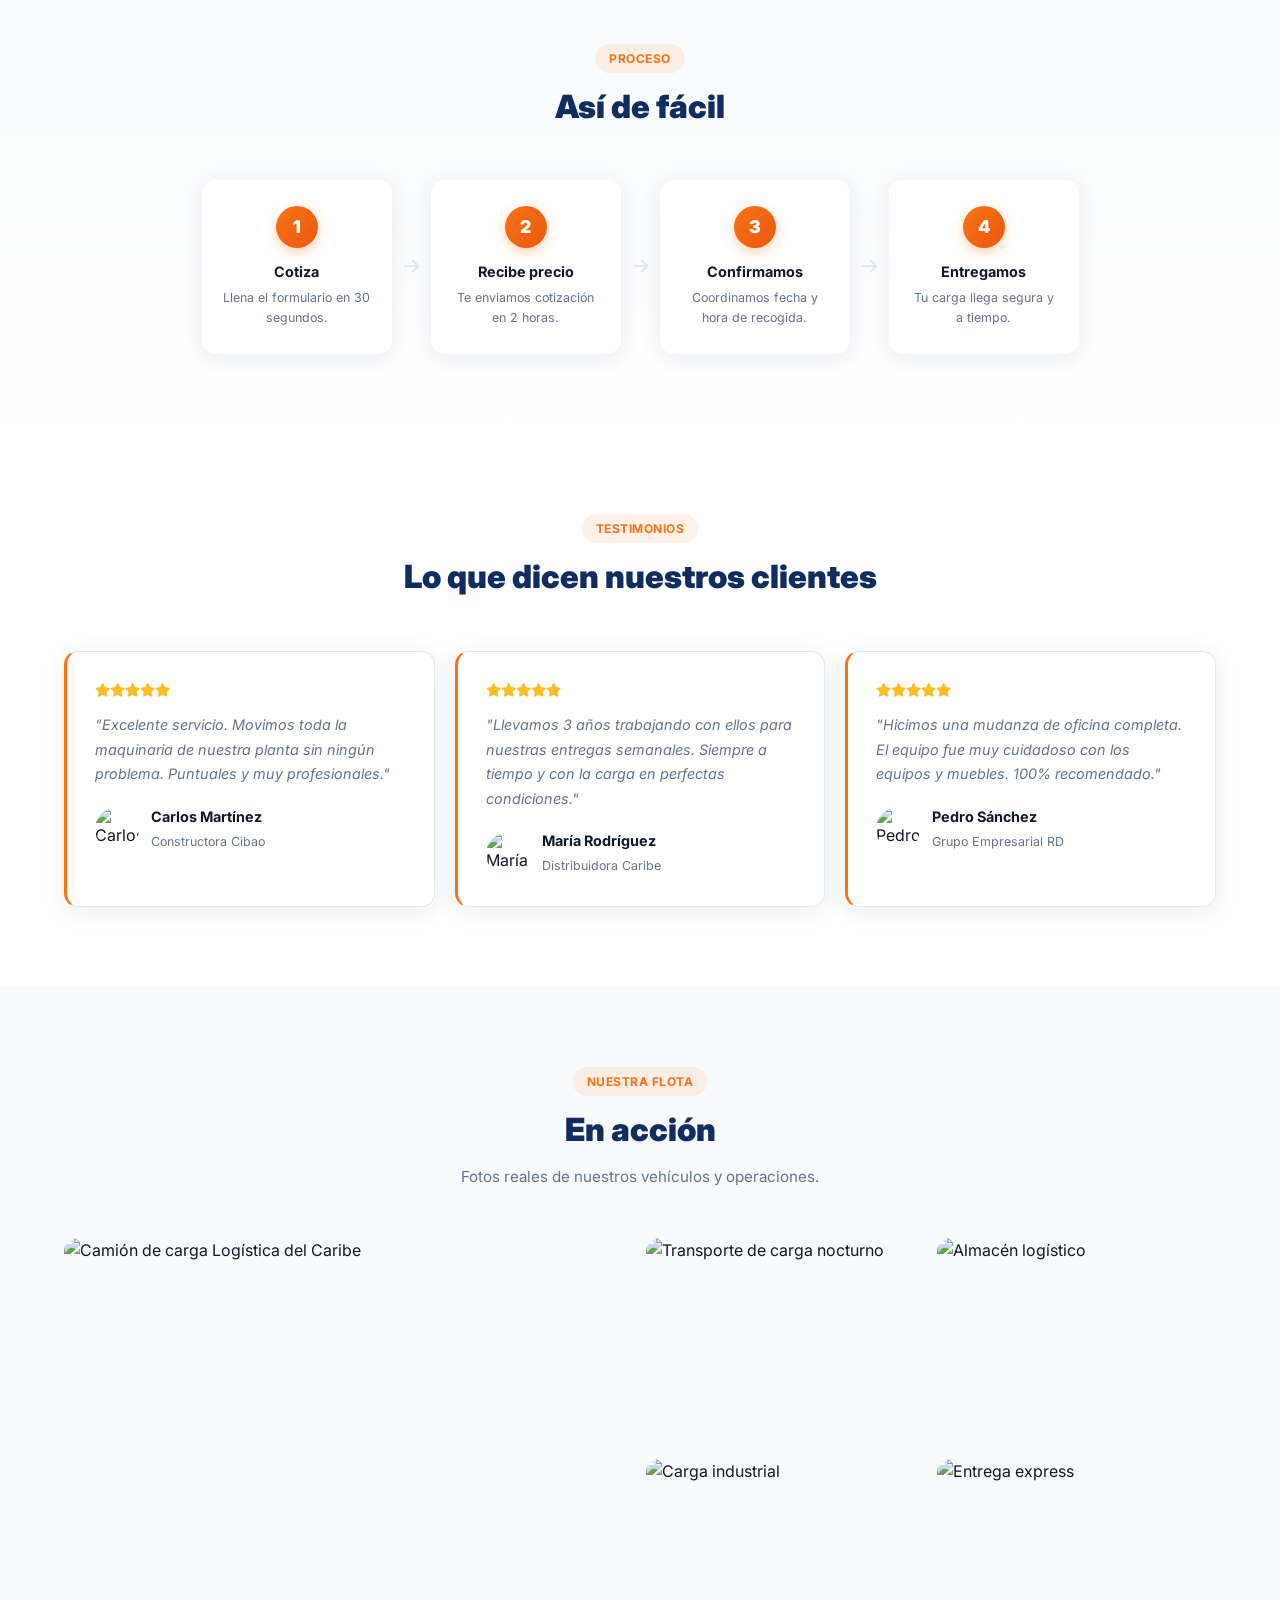
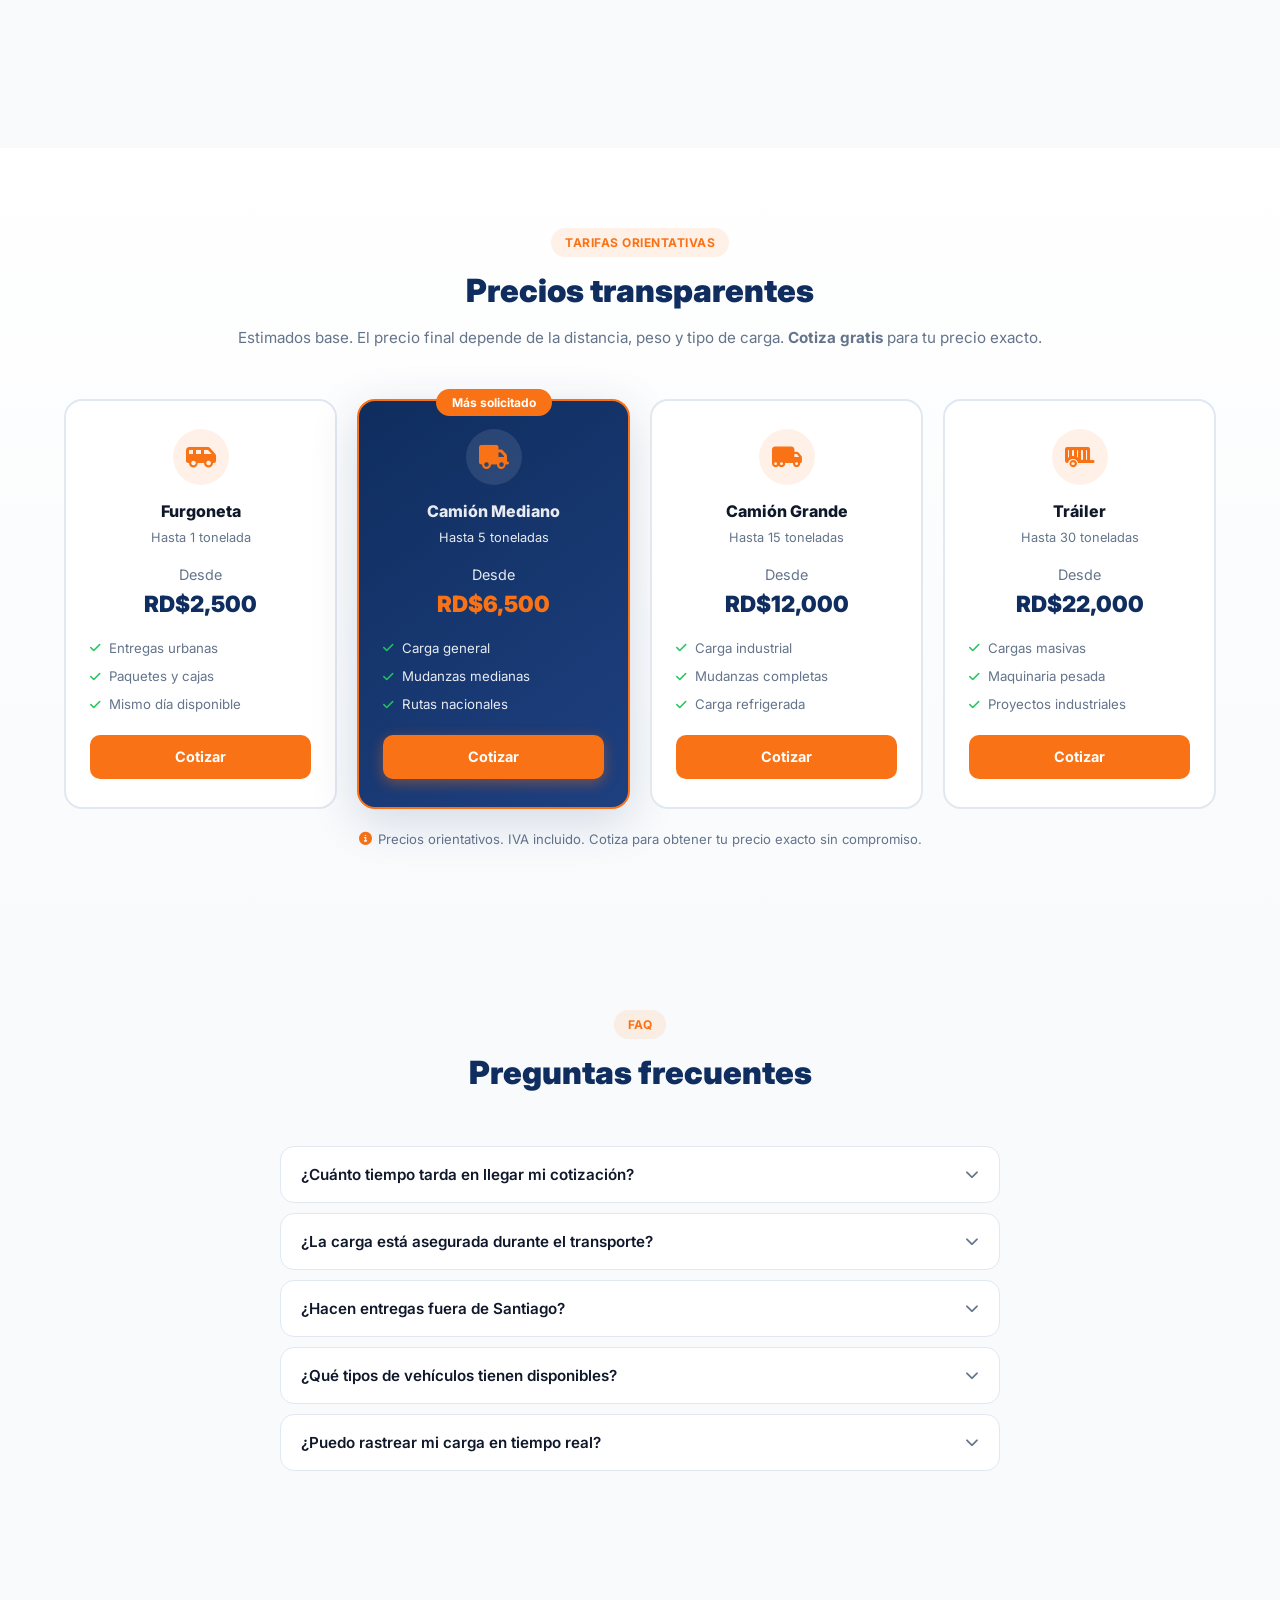
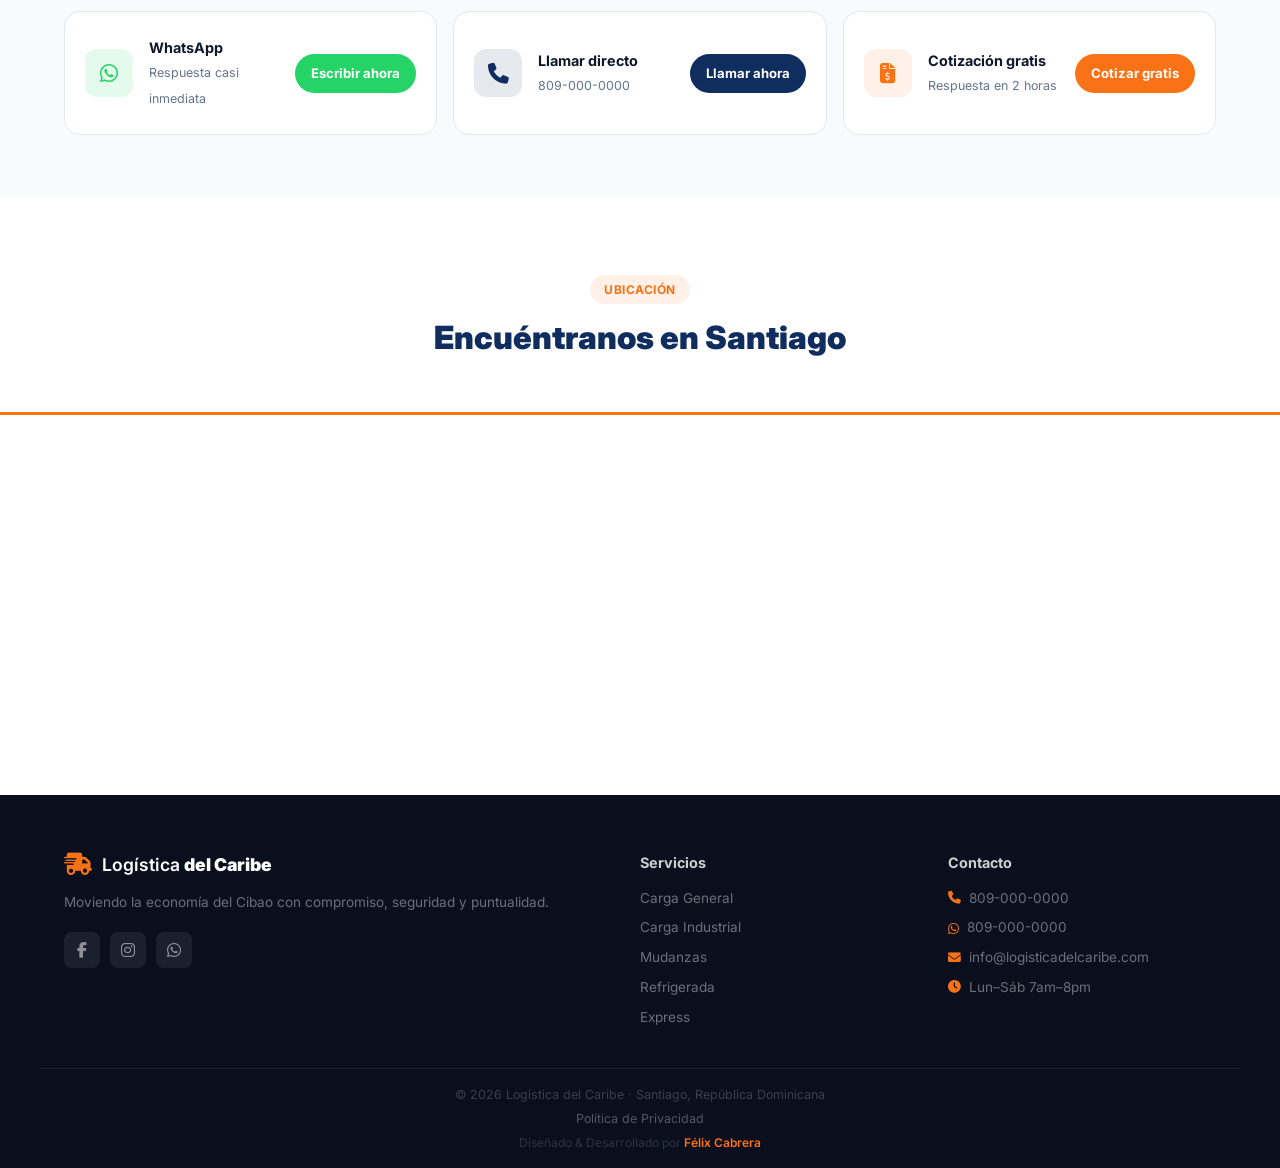
==== commit ae8b38b5: "Commit de cambios adicionales" ====
--- a/index.html
+++ b/index.html
@@ -78,22 +78,39 @@
     </div>
   </div>
 
+  <!-- TOPBAR -->
+  <div class="topbar">
+    <div class="container topbar-inner">
+      <span><i class="fas fa-clock"></i> Lun–Sáb 7am–8pm · Servicio 24/7</span>
+      <div class="topbar-right">
+        <a href="tel:8090000000"><i class="fas fa-phone"></i> 809-000-0000</a>
+        <span class="topbar-sep">|</span>
+        <a href="#" id="topbarWa"><i class="fab fa-whatsapp"></i> WhatsApp</a>
+      </div>
+    </div>
+  </div>
+
   <!-- NAVBAR -->
   <nav class="navbar">
     <div class="container nav-inner">
       <div class="logo">
-        <i class="fas fa-truck-fast"></i>
-        <span>Logística <strong>del Caribe</strong></span>
+        <div class="logo-icon"><i class="fas fa-truck-fast"></i></div>
+        <div class="logo-text">
+          <span>Logística <strong>del Caribe</strong></span>
+          <small>Santiago, República Dominicana</small>
+        </div>
+      </div>
+      <div class="nav-links-center">
+        <a href="#servicios-section">Servicios</a>
+        <a href="#precios-section">Precios</a>
+        <a href="#faq-section">FAQ</a>
       </div>
       <div class="nav-right">
-        <a href="tel:8090000000" class="nav-phone">
-          <i class="fas fa-phone"></i> 809-000-0000
-        </a>
         <button class="theme-toggle" id="themeToggle" aria-label="Cambiar tema">
           <i class="fas fa-moon" id="themeIcon"></i>
         </button>
-        <a href="#" class="btn-wa" id="navWa" aria-label="WhatsApp">
-          <i class="fab fa-whatsapp"></i> WhatsApp
+        <a href="#quoteCard" class="btn-cotizar-nav">
+          <i class="fas fa-file-invoice-dollar"></i> Cotizar gratis
         </a>
       </div>
     </div>
@@ -107,18 +124,26 @@
       <div class="hero-overlay-dark"></div>
       <div class="hero-left-inner">
         <span class="badge-top"><i class="fas fa-map-marker-alt"></i> Santiago, República Dominicana</span>
-        <h1>Transporte de<br/><span>Carga Confiable</span></h1>
-        <p>Cotiza en 30 segundos. Te respondemos en menos de 2 horas.</p>
+        <h1>Tu carga llega<br/><span>segura y a tiempo</span></h1>
+        <p>Somos la empresa de transporte de confianza del Cibao. Cotiza en 30 segundos y te respondemos en menos de 2 horas.</p>
         <ul class="trust-list">
           <li><i class="fas fa-check"></i> Flota moderna con GPS en tiempo real</li>
           <li><i class="fas fa-check"></i> Carga 100% asegurada</li>
           <li><i class="fas fa-check"></i> Conductores certificados</li>
           <li><i class="fas fa-check"></i> Servicio disponible 24/7</li>
         </ul>
+        <div class="hero-ctas">
+          <a href="#quoteCard" class="btn-hero-primary">
+            <i class="fas fa-file-invoice-dollar"></i> Cotizar gratis ahora
+          </a>
+          <a href="tel:8090000000" class="btn-hero-secondary">
+            <i class="fas fa-phone"></i> 809-000-0000
+          </a>
+        </div>
         <div class="hero-stats">
           <div class="stat"><strong class="counter" data-target="500">0</strong><span>Clientes</span></div>
           <div class="divider"></div>
-          <div class="stat"><strong class="counter" data-target="10">0</strong><span>Años</span></div>
+          <div class="stat"><strong class="counter" data-target="10">0</strong><span>Años exp.</span></div>
           <div class="divider"></div>
           <div class="stat"><strong>24/7</strong><span>Disponible</span></div>
         </div>
@@ -141,96 +166,128 @@
     <div class="hero-right">
       <div class="quote-card" id="quoteCard">
         <div class="quote-header">
-          <h2><i class="fas fa-file-invoice-dollar"></i> Cotiza Ahora</h2>
-          <p>Gratis · Sin compromiso · Respuesta rápida</p>
+          <div class="quote-header-top">
+            <div class="quote-avatar">🚛</div>
+            <div>
+              <h2>Cotiza tu flete</h2>
+              <p>Gratis · Sin compromiso · Respuesta en 2 hrs</p>
+            </div>
+          </div>
           <div class="urgency-bar">
             <i class="fas fa-clock"></i>
-            <span>Respuesta garantizada en: <strong id="countdown">01:59:59</strong></span>
-          </div>
-        </div>
+            <span>Respondemos en: <strong id="countdown">01:59:59</strong></span>
+          </div>
+        </div>
+
+        <!-- STEP PROGRESS -->
+        <div class="step-progress">
+          <div class="sp-step active" id="sp1">
+            <div class="sp-dot"><i class="fas fa-user"></i></div>
+            <span>Tus datos</span>
+          </div>
+          <div class="sp-line"></div>
+          <div class="sp-step" id="sp2">
+            <div class="sp-dot"><i class="fas fa-truck"></i></div>
+            <span>Tu carga</span>
+          </div>
+          <div class="sp-line"></div>
+          <div class="sp-step" id="sp3">
+            <div class="sp-dot"><i class="fas fa-check"></i></div>
+            <span>Detalles</span>
+          </div>
+        </div>
+
         <form id="quoteForm">
           <!-- STEP 1 -->
           <div class="step active" id="step1">
-            <div class="step-label"><span class="step-dot active"></span><span class="step-dot"></span><span class="step-dot"></span> Paso 1 de 3 — Tu información</div>
             <div class="form-group">
               <label><i class="fas fa-user"></i> Nombre completo</label>
               <input type="text" id="nombre" placeholder="Ej: Juan Pérez" required />
             </div>
             <div class="form-group">
               <label><i class="fas fa-phone"></i> Teléfono / WhatsApp</label>
-              <input type="tel" id="telefono" placeholder="809-000-0000" required />
+              <div class="input-with-flag">
+                <span class="input-flag">🇩🇴 +1</span>
+                <input type="tel" id="telefono" placeholder="809-000-0000" required />
+              </div>
             </div>
             <div class="form-group">
-              <label><i class="fas fa-envelope"></i> Correo (opcional)</label>
+              <label><i class="fas fa-envelope"></i> Correo <span class="label-opt">(opcional)</span></label>
               <input type="email" id="email" placeholder="tu@correo.com" />
             </div>
-            <button type="button" class="btn-next" id="btnNext1">Continuar <i class="fas fa-arrow-right"></i></button>
+            <button type="button" class="btn-next" id="btnNext1">Siguiente paso <i class="fas fa-arrow-right"></i></button>
           </div>
 
           <!-- STEP 2 -->
           <div class="step" id="step2">
-            <div class="step-label"><span class="step-dot done"></span><span class="step-dot active"></span><span class="step-dot"></span> Paso 2 de 3 — Tu carga</div>
+            <div class="route-row">
+              <div class="form-group">
+                <label><i class="fas fa-location-dot"></i> Origen</label>
+                <input type="text" id="origen" placeholder="¿Desde dónde?" required />
+              </div>
+              <div class="route-arrow"><i class="fas fa-arrow-right"></i></div>
+              <div class="form-group">
+                <label><i class="fas fa-flag-checkered"></i> Destino</label>
+                <input type="text" id="destino" placeholder="¿Hacia dónde?" required />
+              </div>
+            </div>
             <div class="form-group">
-              <label><i class="fas fa-location-dot"></i> Origen</label>
-              <input type="text" id="origen" placeholder="¿Desde dónde?" required />
-            </div>
-            <div class="form-group">
-              <label><i class="fas fa-flag-checkered"></i> Destino</label>
-              <input type="text" id="destino" placeholder="¿Hacia dónde?" required />
-            </div>
-            <div class="form-group">
-              <label><i class="fas fa-boxes-stacked"></i> Tipo de servicio</label>
+              <label><i class="fas fa-boxes-stacked"></i> ¿Qué tipo de servicio necesitas?</label>
               <div class="service-options">
-                <label class="service-opt"><input type="radio" name="servicio" value="Carga General"/><span><i class="fas fa-box"></i> Carga General</span></label>
-                <label class="service-opt"><input type="radio" name="servicio" value="Mudanza"/><span><i class="fas fa-house"></i> Mudanza</span></label>
-                <label class="service-opt"><input type="radio" name="servicio" value="Carga Industrial"/><span><i class="fas fa-industry"></i> Industrial</span></label>
-                <label class="service-opt"><input type="radio" name="servicio" value="Express"/><span><i class="fas fa-bolt"></i> Express</span></label>
+                <label class="service-opt"><input type="radio" name="servicio" value="Carga General"/><span><i class="fas fa-box"></i><strong>Carga General</strong><small>Mercancías y paquetes</small></span></label>
+                <label class="service-opt"><input type="radio" name="servicio" value="Mudanza"/><span><i class="fas fa-house"></i><strong>Mudanza</strong><small>Residencial o comercial</small></span></label>
+                <label class="service-opt"><input type="radio" name="servicio" value="Carga Industrial"/><span><i class="fas fa-industry"></i><strong>Industrial</strong><small>Maquinaria pesada</small></span></label>
+                <label class="service-opt"><input type="radio" name="servicio" value="Express"/><span><i class="fas fa-bolt"></i><strong>Express</strong><small>Entrega urgente</small></span></label>
               </div>
             </div>
             <div class="btn-row">
-              <button type="button" class="btn-back" id="btnBack2"><i class="fas fa-arrow-left"></i></button>
-              <button type="button" class="btn-next" id="btnNext2">Continuar <i class="fas fa-arrow-right"></i></button>
+              <button type="button" class="btn-back" id="btnBack2"><i class="fas fa-arrow-left"></i> Atrás</button>
+              <button type="button" class="btn-next" id="btnNext2">Siguiente <i class="fas fa-arrow-right"></i></button>
             </div>
           </div>
 
           <!-- STEP 3 -->
           <div class="step" id="step3">
-            <div class="step-label"><span class="step-dot done"></span><span class="step-dot done"></span><span class="step-dot active"></span> Paso 3 de 3 — Detalles</div>
+            <div class="form-row-2">
+              <div class="form-group">
+                <label><i class="fas fa-weight-hanging"></i> Peso aproximado</label>
+                <select id="peso">
+                  <option value="">Selecciona...</option>
+                  <option>Menos de 500 kg</option>
+                  <option>500 kg – 2 toneladas</option>
+                  <option>2 – 10 toneladas</option>
+                  <option>Más de 10 toneladas</option>
+                </select>
+              </div>
+              <div class="form-group">
+                <label><i class="fas fa-calendar"></i> Fecha estimada</label>
+                <input type="date" id="fecha" />
+              </div>
+            </div>
             <div class="form-group">
-              <label><i class="fas fa-weight-hanging"></i> Peso aproximado</label>
-              <select id="peso">
-                <option value="">Selecciona...</option>
-                <option>Menos de 500 kg</option>
-                <option>500 kg – 2 toneladas</option>
-                <option>2 – 10 toneladas</option>
-                <option>Más de 10 toneladas</option>
-              </select>
-            </div>
-            <div class="form-group">
-              <label><i class="fas fa-calendar"></i> Fecha estimada</label>
-              <input type="date" id="fecha" />
-            </div>
-            <div class="form-group">
-              <label><i class="fas fa-comment"></i> Descripción adicional</label>
+              <label><i class="fas fa-comment"></i> Descripción <span class="label-opt">(opcional)</span></label>
               <textarea id="descripcion" placeholder="Cuéntanos más sobre tu carga..." rows="3"></textarea>
             </div>
-            <!-- HONEYPOT: campo invisible para bots -->
+            <!-- HONEYPOT -->
             <div class="hp-field" aria-hidden="true">
               <input type="text" id="hp_name" name="hp_name" tabindex="-1" autocomplete="off"/>
             </div>
             <div class="btn-row">
-              <button type="button" class="btn-back" id="btnBack3"><i class="fas fa-arrow-left"></i></button>
+              <button type="button" class="btn-back" id="btnBack3"><i class="fas fa-arrow-left"></i> Atrás</button>
               <button type="submit" class="btn-submit"><i class="fab fa-whatsapp"></i> Enviar por WhatsApp</button>
             </div>
           </div>
         </form>
-        <div class="progress-bar"><div class="progress-fill" id="progressFill"></div></div>
+
+        <div class="quote-footer-note">
+          <i class="fas fa-lock"></i> Tus datos están seguros. No compartimos tu información.
+        </div>
       </div>
 
       <!-- SUCCESS -->
       <div class="success-card" id="successCard">
         <div class="success-icon"><i class="fas fa-circle-check"></i></div>
-        <h2>¡Solicitud enviada!</h2>
+        <h2>¡Listo, recibimos tu solicitud!</h2>
         <p>Abrimos WhatsApp con tu cotización lista. Te respondemos en <strong>menos de 2 horas</strong>.</p>
         <a href="#" class="btn-wa-big" id="waLink" rel="noopener noreferrer"><i class="fab fa-whatsapp"></i> Abrir WhatsApp ahora</a>
         <button class="btn-reset" id="btnReset">Enviar otra cotización</button>
@@ -260,7 +317,7 @@
   </section>
 
   <!-- SERVICIOS -->
-  <section class="servicios reveal-section">
+  <section class="servicios reveal-section" id="servicios-section">
     <div class="container">
       <div class="sec-header">
         <span class="tag">Servicios</span>
@@ -367,7 +424,7 @@
   </section>
 
   <!-- PRECIOS -->
-  <section class="precios reveal-section">
+  <section class="precios reveal-section" id="precios-section">
     <div class="container">
       <div class="sec-header">
         <span class="tag">Tarifas orientativas</span>
@@ -430,7 +487,7 @@
   </section>
 
   <!-- FAQ -->
-  <section class="faq reveal-section">
+  <section class="faq reveal-section" id="faq-section">
     <div class="container">
       <div class="sec-header">
         <span class="tag">FAQ</span>
@@ -466,6 +523,38 @@
             ¿Puedo rastrear mi carga en tiempo real? <i class="fas fa-chevron-down"></i>
           </button>
           <div class="faq-a">Sí. Toda nuestra flota cuenta con GPS. Te enviamos actualizaciones por WhatsApp durante el trayecto.</div>
+        </div>
+      </div>
+    </div>
+  </section>
+
+  <!-- CONTACTO RÁPIDO -->
+  <section class="contacto-rapido reveal-section">
+    <div class="container">
+      <div class="contacto-grid">
+        <div class="contacto-card reveal">
+          <div class="contacto-icon" style="background:rgba(37,211,102,0.12)"><i class="fab fa-whatsapp" style="color:#25D366"></i></div>
+          <div class="contacto-info">
+            <strong>WhatsApp</strong>
+            <span>Respuesta casi inmediata</span>
+          </div>
+          <a href="#" id="ctaWa" class="contacto-btn wa-btn">Escribir ahora</a>
+        </div>
+        <div class="contacto-card reveal">
+          <div class="contacto-icon" style="background:rgba(15,45,94,0.1)"><i class="fas fa-phone" style="color:var(--blue)"></i></div>
+          <div class="contacto-info">
+            <strong>Llamar directo</strong>
+            <span>809-000-0000</span>
+          </div>
+          <a href="tel:8090000000" class="contacto-btn call-btn">Llamar ahora</a>
+        </div>
+        <div class="contacto-card reveal">
+          <div class="contacto-icon" style="background:rgba(249,115,22,0.1)"><i class="fas fa-file-invoice-dollar" style="color:var(--orange)"></i></div>
+          <div class="contacto-info">
+            <strong>Cotización gratis</strong>
+            <span>Respuesta en 2 horas</span>
+          </div>
+          <a href="#quoteCard" class="contacto-btn quote-btn">Cotizar gratis</a>
         </div>
       </div>
     </div>
--- a/styles.css
+++ b/styles.css
@@ -71,7 +71,7 @@
 /* ===== HERO SPLIT ===== */
 .hero-split {
   display: grid; grid-template-columns: 1fr 1fr;
-  min-height: 100vh; padding-top: 64px;
+  min-height: 100vh; padding-top: 96px; /* navbar 64px + topbar 32px */
 }
 
 .hero-left {
@@ -709,7 +709,7 @@
     display: flex;
     flex-direction: column;
     min-height: 100svh;
-    padding-top: 60px;
+    padding-top: 88px;
   }
 
   .hero-left {
@@ -1086,3 +1086,218 @@
   .chat-box { width: 290px; bottom: 60px; }
   .chat-messages { max-height: 240px; }
 }
+
+
+/* ===== TOPBAR ===== */
+.topbar {
+  background: var(--blue);
+  padding: 7px 0;
+  font-size: 0.78rem;
+  color: rgba(255,255,255,0.65);
+  border-bottom: 1px solid rgba(255,255,255,0.08);
+}
+.topbar-inner {
+  display: flex; align-items: center; justify-content: space-between;
+}
+.topbar i { font-size: 0.72rem; margin-right: 4px; color: var(--orange); }
+.topbar-right { display: flex; align-items: center; gap: 10px; }
+.topbar-right a { color: rgba(255,255,255,0.75); transition: color 0.2s; display: flex; align-items: center; gap: 4px; }
+.topbar-right a:hover { color: white; }
+.topbar-sep { color: rgba(255,255,255,0.2); }
+@media (max-width: 600px) { .topbar { display: none; } }
+
+/* ===== NAVBAR REDISEÑADA ===== */
+.navbar { padding: 12px 0; }
+.logo-icon {
+  width: 38px; height: 38px; background: var(--orange);
+  border-radius: 10px; display: flex; align-items: center; justify-content: center;
+  font-size: 1.1rem; color: white; flex-shrink: 0;
+}
+.logo-text { display: flex; flex-direction: column; line-height: 1.2; }
+.logo-text span { color: white; font-size: 1rem; font-weight: 600; }
+.logo-text small { color: rgba(255,255,255,0.45); font-size: 0.68rem; font-weight: 400; }
+.logo-text strong { font-weight: 900; }
+
+.nav-links-center {
+  display: flex; align-items: center; gap: 6px;
+}
+.nav-links-center a {
+  color: rgba(255,255,255,0.65); font-size: 0.88rem; font-weight: 500;
+  padding: 6px 12px; border-radius: 8px; transition: all 0.2s;
+}
+.nav-links-center a:hover { color: white; background: rgba(255,255,255,0.08); }
+
+.btn-cotizar-nav {
+  display: flex; align-items: center; gap: 7px;
+  background: var(--orange); color: white;
+  padding: 9px 18px; border-radius: 999px;
+  font-weight: 700; font-size: 0.88rem;
+  transition: background 0.2s, transform 0.15s;
+  white-space: nowrap;
+}
+.btn-cotizar-nav:hover { background: var(--orange-dark); transform: translateY(-1px); }
+
+@media (max-width: 900px) {
+  .nav-links-center { display: none; }
+}
+@media (max-width: 600px) {
+  .btn-cotizar-nav span { display: none; }
+  .logo-text small { display: none; }
+}
+
+/* ===== HERO CTAs ===== */
+.hero-ctas {
+  display: flex; gap: 12px; margin-bottom: 28px; flex-wrap: wrap;
+}
+.btn-hero-primary {
+  display: inline-flex; align-items: center; gap: 8px;
+  background: var(--orange); color: white;
+  padding: 13px 24px; border-radius: 12px;
+  font-weight: 700; font-size: 0.97rem;
+  transition: background 0.2s, transform 0.15s;
+  box-shadow: 0 4px 16px rgba(249,115,22,0.4);
+}
+.btn-hero-primary:hover { background: var(--orange-dark); transform: translateY(-2px); }
+.btn-hero-secondary {
+  display: inline-flex; align-items: center; gap: 8px;
+  background: rgba(255,255,255,0.12); color: white;
+  padding: 13px 20px; border-radius: 12px;
+  font-weight: 600; font-size: 0.97rem;
+  border: 1.5px solid rgba(255,255,255,0.25);
+  transition: all 0.2s;
+}
+.btn-hero-secondary:hover { background: rgba(255,255,255,0.2); border-color: rgba(255,255,255,0.4); }
+
+/* ===== QUOTE CARD REDISEÑADA ===== */
+.quote-header {
+  background: linear-gradient(135deg, var(--blue) 0%, var(--blue-mid) 100%);
+  padding: 20px 24px 16px;
+}
+.quote-header-top {
+  display: flex; align-items: center; gap: 14px; margin-bottom: 14px;
+}
+.quote-avatar {
+  width: 48px; height: 48px; background: rgba(255,255,255,0.12);
+  border-radius: 14px; display: flex; align-items: center; justify-content: center;
+  font-size: 1.5rem; flex-shrink: 0;
+}
+.quote-header h2 { color: white; font-size: 1.15rem; font-weight: 800; margin-bottom: 2px; }
+.quote-header > div > p { color: rgba(255,255,255,0.55); font-size: 0.78rem; }
+
+/* STEP PROGRESS */
+.step-progress {
+  display: flex; align-items: center; padding: 16px 24px;
+  background: var(--bg-alt); border-bottom: 1px solid var(--border);
+}
+.sp-step {
+  display: flex; flex-direction: column; align-items: center; gap: 4px;
+  flex: 1; position: relative;
+}
+.sp-dot {
+  width: 36px; height: 36px; border-radius: 50%;
+  background: var(--border); color: var(--text-muted);
+  display: flex; align-items: center; justify-content: center;
+  font-size: 0.8rem; transition: all 0.3s; border: 2px solid var(--border);
+}
+.sp-step span { font-size: 0.7rem; font-weight: 600; color: var(--text-muted); transition: color 0.3s; }
+.sp-step.active .sp-dot { background: var(--orange); color: white; border-color: var(--orange); box-shadow: 0 0 0 4px rgba(249,115,22,0.15); }
+.sp-step.active span { color: var(--orange); }
+.sp-step.done .sp-dot { background: #22C55E; color: white; border-color: #22C55E; }
+.sp-step.done span { color: #22C55E; }
+.sp-line { flex: 1; height: 2px; background: var(--border); margin: 0 4px; margin-bottom: 20px; transition: background 0.3s; }
+
+/* FORM IMPROVEMENTS */
+.label-opt { font-weight: 400; color: var(--text-muted); font-size: 0.75rem; }
+
+.input-with-flag {
+  display: flex; align-items: center;
+  border: 2px solid var(--border); border-radius: 10px;
+  overflow: hidden; transition: border-color 0.2s;
+  background: var(--bg);
+}
+.input-with-flag:focus-within { border-color: var(--orange); }
+.input-flag {
+  padding: 10px 12px; background: var(--bg-alt);
+  border-right: 2px solid var(--border);
+  font-size: 0.85rem; font-weight: 600; color: var(--text-muted);
+  white-space: nowrap; flex-shrink: 0;
+}
+.input-with-flag input {
+  border: none !important; border-radius: 0 !important;
+  flex: 1; background: transparent;
+}
+.input-with-flag input:focus { outline: none; border-color: transparent !important; }
+
+.route-row {
+  display: grid; grid-template-columns: 1fr auto 1fr; align-items: end; gap: 8px; margin-bottom: 14px;
+}
+.route-arrow {
+  color: var(--orange); font-size: 0.9rem; padding-bottom: 12px; flex-shrink: 0;
+}
+.route-row .form-group { margin-bottom: 0; }
+
+.form-row-2 { display: grid; grid-template-columns: 1fr 1fr; gap: 12px; }
+@media (max-width: 480px) {
+  .form-row-2 { grid-template-columns: 1fr; }
+  .route-row { grid-template-columns: 1fr; }
+  .route-arrow { display: none; }
+}
+
+/* Service options mejoradas */
+.service-opt span {
+  flex-direction: column; align-items: flex-start; gap: 2px;
+  padding: 10px 12px;
+}
+.service-opt span i { font-size: 1rem; margin-bottom: 2px; }
+.service-opt span strong { font-size: 0.82rem; display: block; }
+.service-opt span small { font-size: 0.7rem; color: var(--text-muted); font-weight: 400; display: block; }
+.service-opt input:checked + span small { color: rgba(249,115,22,0.7); }
+
+/* Btn back con texto */
+.btn-back { gap: 6px; font-size: 0.85rem; }
+
+/* Quote footer note */
+.quote-footer-note {
+  text-align: center; padding: 10px 24px 14px;
+  font-size: 0.75rem; color: var(--text-muted);
+  display: flex; align-items: center; justify-content: center; gap: 6px;
+  border-top: 1px solid var(--border);
+}
+.quote-footer-note i { color: #22C55E; }
+
+/* ===== SECCIÓN CONTACTO RÁPIDO ===== */
+.contacto-rapido { padding: 60px 0; background: var(--bg-alt); }
+.contacto-grid {
+  display: grid; grid-template-columns: repeat(3, 1fr); gap: 16px;
+}
+.contacto-card {
+  background: var(--card-bg); border-radius: 16px;
+  padding: 24px 20px; border: 1.5px solid var(--border);
+  display: flex; align-items: center; gap: 16px;
+  transition: all 0.25s; flex-wrap: wrap;
+}
+.contacto-card:hover { border-color: var(--orange); box-shadow: var(--shadow); transform: translateY(-2px); }
+.contacto-icon {
+  width: 48px; height: 48px; border-radius: 12px;
+  display: flex; align-items: center; justify-content: center;
+  font-size: 1.3rem; flex-shrink: 0;
+}
+.contacto-info { flex: 1; min-width: 0; }
+.contacto-info strong { display: block; font-size: 0.9rem; font-weight: 700; color: var(--text); }
+.contacto-info span { font-size: 0.78rem; color: var(--text-muted); }
+.contacto-btn {
+  padding: 9px 16px; border-radius: 999px;
+  font-size: 0.82rem; font-weight: 700; white-space: nowrap;
+  transition: all 0.2s;
+}
+.wa-btn { background: #25D366; color: white; }
+.wa-btn:hover { background: #1ebe5d; }
+.call-btn { background: var(--blue); color: white; }
+.call-btn:hover { background: var(--blue-mid); }
+.quote-btn { background: var(--orange); color: white; }
+.quote-btn:hover { background: var(--orange-dark); }
+
+@media (max-width: 900px) {
+  .contacto-grid { grid-template-columns: 1fr; }
+  .contacto-card { flex-wrap: nowrap; }
+}
